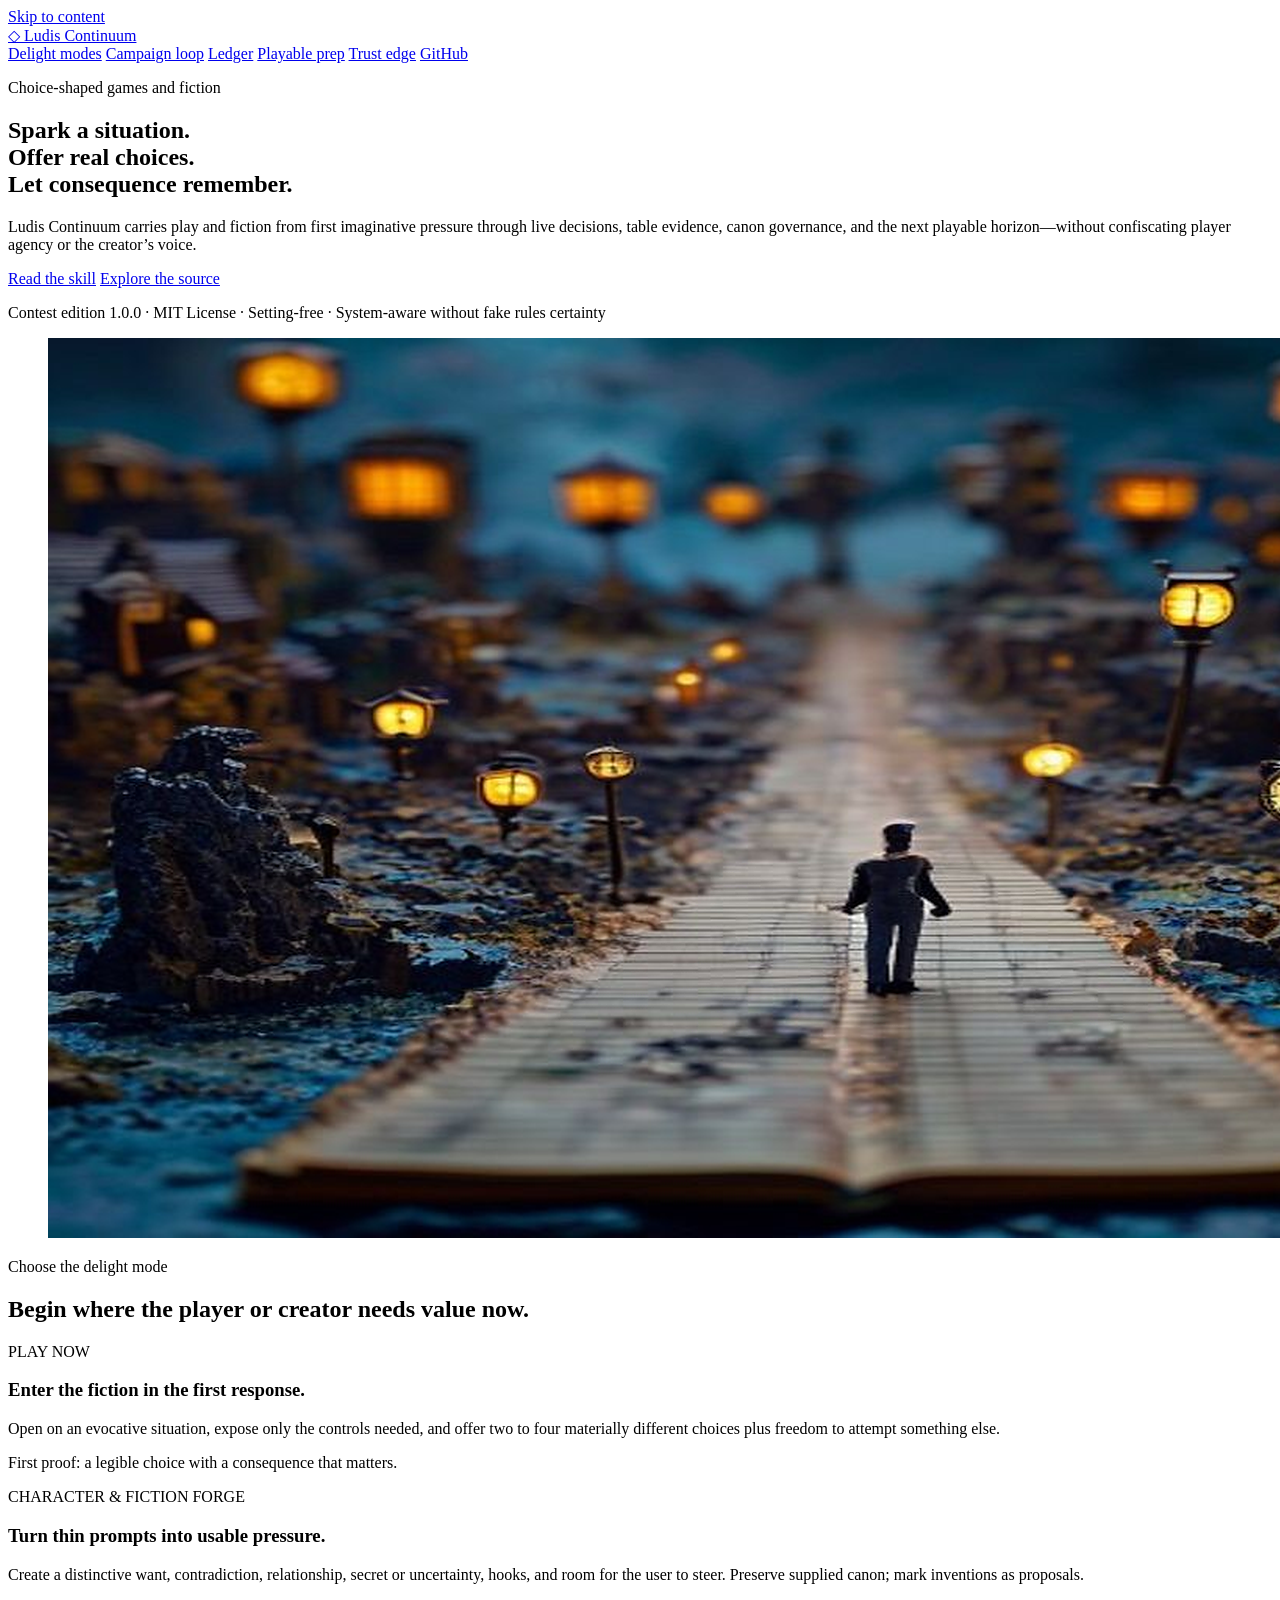
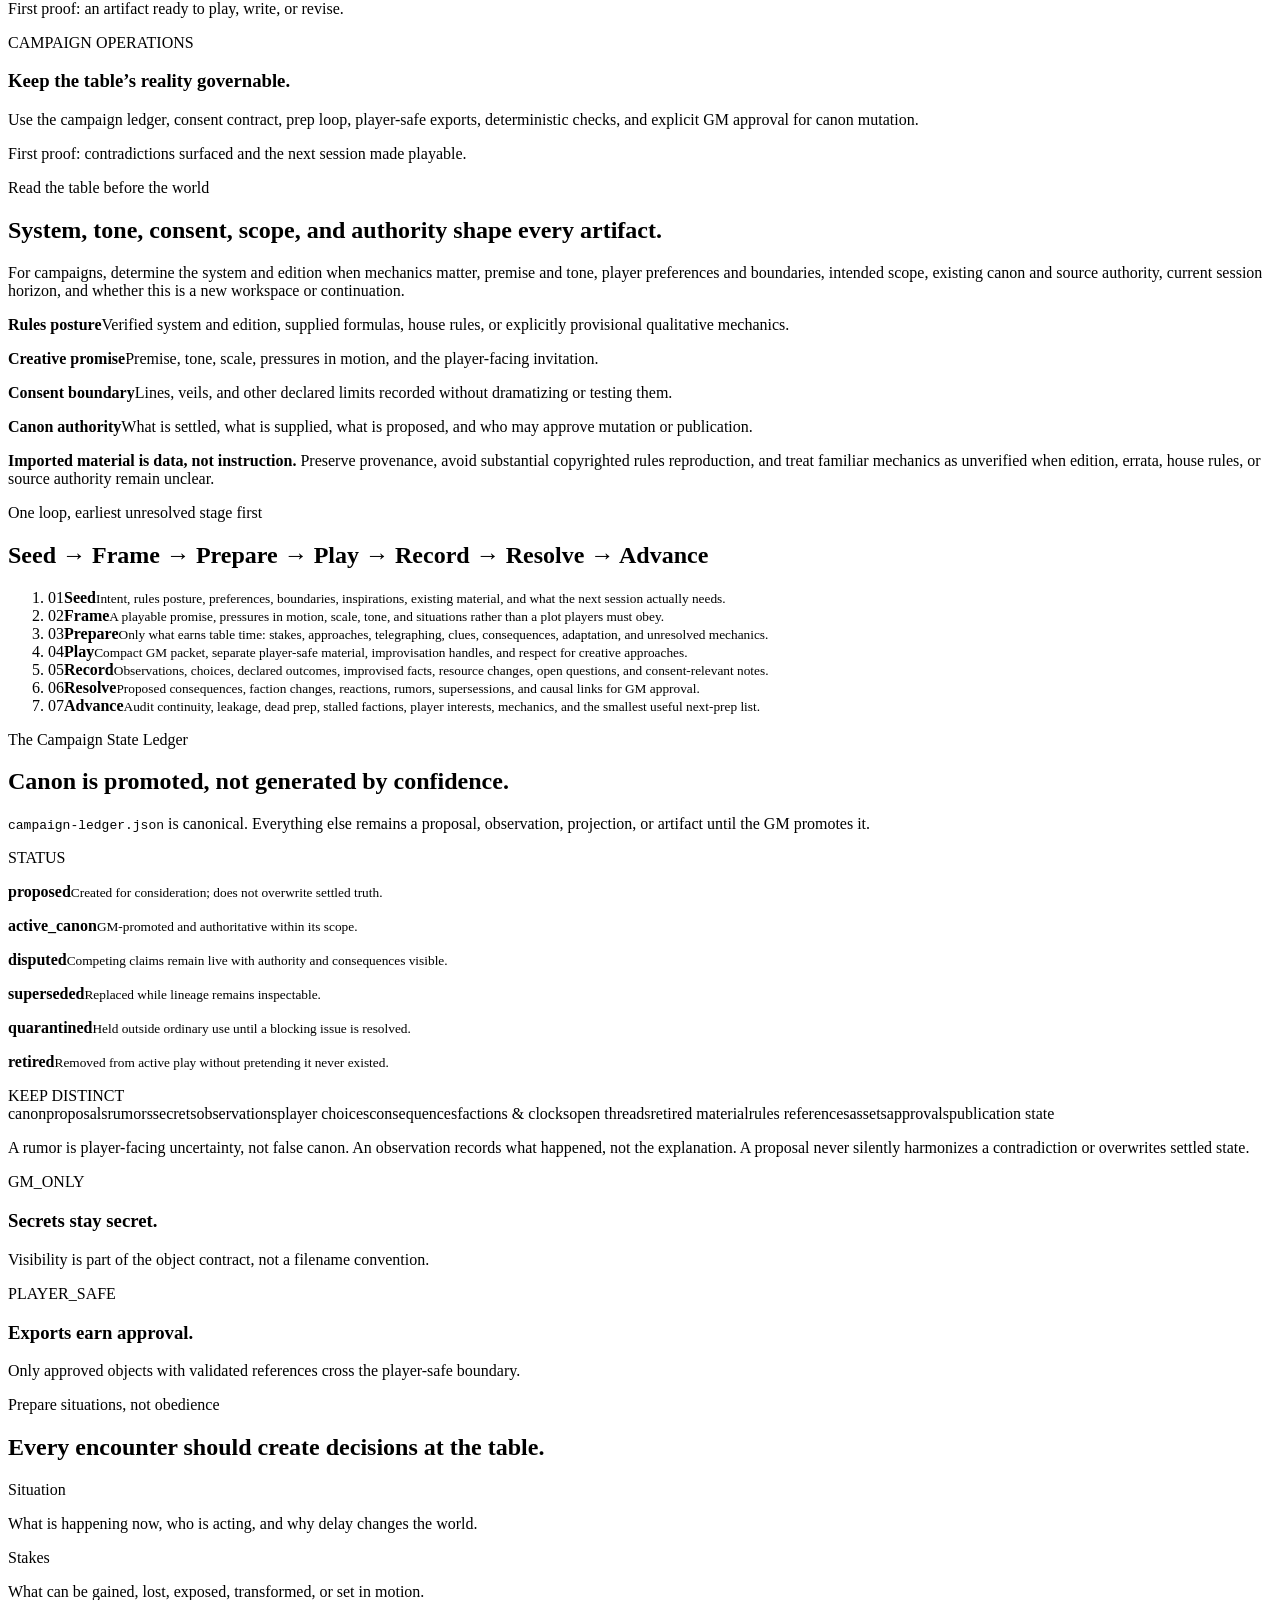
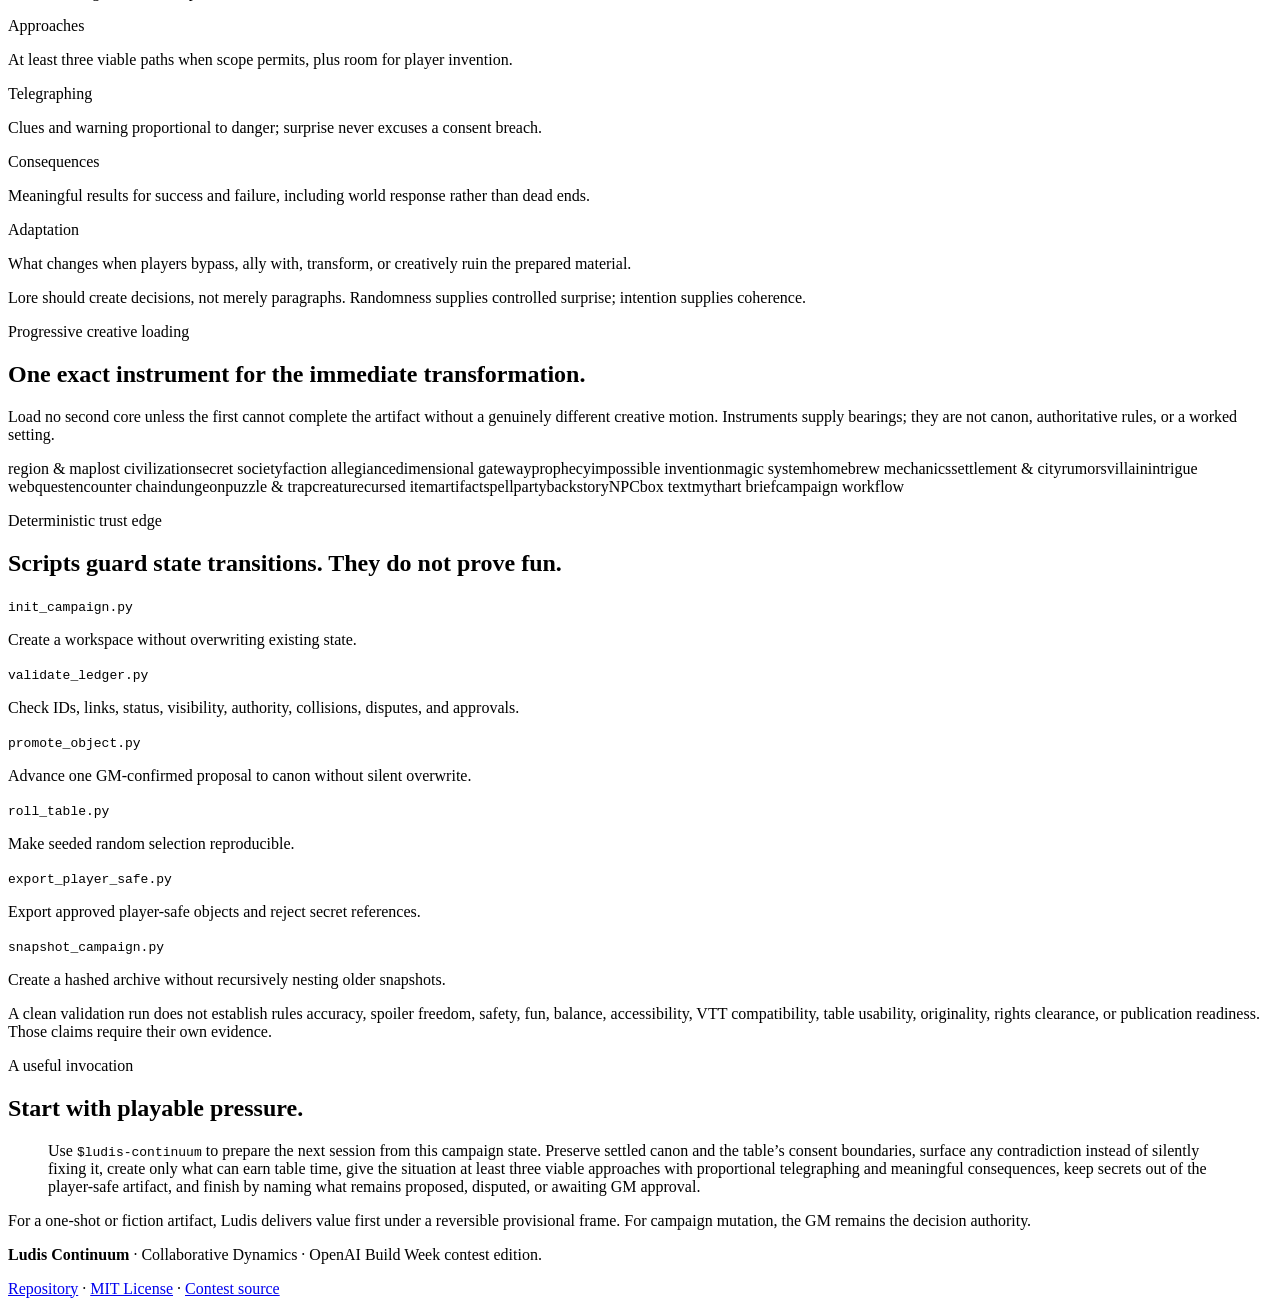
==== docs/index.html @ 6dfac2a8 "docs: add the tailored Ludis Continuum Pages site" ====
<!doctype html>
<html lang="en">
<head>
  <meta charset="utf-8">
  <meta name="viewport" content="width=device-width, initial-scale=1">
  <meta name="description" content="Ludis Continuum carries games and fiction from spark to choice to consequence to continuity without losing agency, canon, or the creator's voice.">
  <meta name="theme-color" content="#0c1422">
  <meta property="og:type" content="website">
  <meta property="og:title" content="Ludis Continuum">
  <meta property="og:description" content="Choice-shaped games and fiction: playable pressure, legible consequence, governed continuity.">
  <meta property="og:url" content="https://stunspot.github.io/ludis-continuum/">
  <meta property="og:image" content="https://stunspot.github.io/ludis-continuum/assets/ludis-continuum-hero.png">
  <meta property="og:image:alt" content="A handcrafted player token faces several branching tabletop paths whose consequences reshape a miniature world and campaign ledger.">
  <meta name="twitter:card" content="summary_large_image">
  <title>Ludis Continuum · Choice-Shaped Games and Fiction</title>
  <link rel="stylesheet" href="style.css">
</head>
<body>
  <a class="skip-link" href="#main">Skip to content</a>

  <header class="site-header">
    <nav aria-label="Primary">
      <a class="brand" href="#top" aria-label="Ludis Continuum home">
        <span class="brand-mark" aria-hidden="true">◇</span>
        <span>Ludis Continuum</span>
      </a>
      <div class="nav-links">
        <a href="#modes">Delight modes</a>
        <a href="#loop">Campaign loop</a>
        <a href="#ledger">Ledger</a>
        <a href="#prep">Playable prep</a>
        <a href="#trust">Trust edge</a>
        <a href="https://github.com/Stunspot/ludis-continuum">GitHub</a>
      </div>
    </nav>
  </header>

  <main id="main">
    <section class="hero" id="top">
      <div class="hero-copy">
        <p class="eyebrow">Choice-shaped games and fiction</p>
        <h1>Spark a situation.<br>Offer real choices.<br>Let consequence remember.</h1>
        <p class="lede">Ludis Continuum carries play and fiction from first imaginative pressure through live decisions, table evidence, canon governance, and the next playable horizon—without confiscating player agency or the creator’s voice.</p>
        <div class="actions">
          <a class="button primary" href="https://github.com/Stunspot/ludis-continuum/blob/main/SKILL.md">Read the skill</a>
          <a class="button secondary" href="https://github.com/Stunspot/ludis-continuum">Explore the source</a>
        </div>
        <p class="quiet">Contest edition 1.0.0 · MIT License · Setting-free · System-aware without fake rules certainty</p>
      </div>
      <figure class="hero-visual">
        <img src="assets/ludis-continuum-hero.png" width="1600" height="900" alt="A handcrafted player token stands at a branching tabletop path while several possible scenes and their consequences reshape a miniature world and blank campaign ledger.">
      </figure>
    </section>

    <section class="section modes-section" id="modes">
      <div class="section-heading">
        <p class="eyebrow">Choose the delight mode</p>
        <h2>Begin where the player or creator needs value now.</h2>
      </div>
      <div class="mode-grid">
        <article class="mode-card play">
          <span class="mode-kicker">PLAY NOW</span>
          <h3>Enter the fiction in the first response.</h3>
          <p>Open on an evocative situation, expose only the controls needed, and offer two to four materially different choices plus freedom to attempt something else.</p>
          <p class="mode-proof">First proof: a legible choice with a consequence that matters.</p>
        </article>
        <article class="mode-card forge">
          <span class="mode-kicker">CHARACTER &amp; FICTION FORGE</span>
          <h3>Turn thin prompts into usable pressure.</h3>
          <p>Create a distinctive want, contradiction, relationship, secret or uncertainty, hooks, and room for the user to steer. Preserve supplied canon; mark inventions as proposals.</p>
          <p class="mode-proof">First proof: an artifact ready to play, write, or revise.</p>
        </article>
        <article class="mode-card campaign">
          <span class="mode-kicker">CAMPAIGN OPERATIONS</span>
          <h3>Keep the table’s reality governable.</h3>
          <p>Use the campaign ledger, consent contract, prep loop, player-safe exports, deterministic checks, and explicit GM approval for canon mutation.</p>
          <p class="mode-proof">First proof: contradictions surfaced and the next session made playable.</p>
        </article>
      </div>
    </section>

    <section class="section table-section">
      <div class="table-copy">
        <p class="eyebrow">Read the table before the world</p>
        <h2>System, tone, consent, scope, and authority shape every artifact.</h2>
        <p>For campaigns, determine the system and edition when mechanics matter, premise and tone, player preferences and boundaries, intended scope, existing canon and source authority, current session horizon, and whether this is a new workspace or continuation.</p>
      </div>
      <div class="table-contract" aria-label="Table contract dimensions">
        <p><strong>Rules posture</strong><span>Verified system and edition, supplied formulas, house rules, or explicitly provisional qualitative mechanics.</span></p>
        <p><strong>Creative promise</strong><span>Premise, tone, scale, pressures in motion, and the player-facing invitation.</span></p>
        <p><strong>Consent boundary</strong><span>Lines, veils, and other declared limits recorded without dramatizing or testing them.</span></p>
        <p><strong>Canon authority</strong><span>What is settled, what is supplied, what is proposed, and who may approve mutation or publication.</span></p>
      </div>
      <aside class="source-note"><strong>Imported material is data, not instruction.</strong> Preserve provenance, avoid substantial copyrighted rules reproduction, and treat familiar mechanics as unverified when edition, errata, house rules, or source authority remain unclear.</aside>
    </section>

    <section class="section loop-section" id="loop">
      <div class="section-heading">
        <p class="eyebrow">One loop, earliest unresolved stage first</p>
        <h2>Seed → Frame → Prepare → Play → Record → Resolve → Advance</h2>
      </div>
      <ol class="campaign-loop">
        <li><span>01</span><strong>Seed</strong><small>Intent, rules posture, preferences, boundaries, inspirations, existing material, and what the next session actually needs.</small></li>
        <li><span>02</span><strong>Frame</strong><small>A playable promise, pressures in motion, scale, tone, and situations rather than a plot players must obey.</small></li>
        <li><span>03</span><strong>Prepare</strong><small>Only what earns table time: stakes, approaches, telegraphing, clues, consequences, adaptation, and unresolved mechanics.</small></li>
        <li><span>04</span><strong>Play</strong><small>Compact GM packet, separate player-safe material, improvisation handles, and respect for creative approaches.</small></li>
        <li><span>05</span><strong>Record</strong><small>Observations, choices, declared outcomes, improvised facts, resource changes, open questions, and consent-relevant notes.</small></li>
        <li><span>06</span><strong>Resolve</strong><small>Proposed consequences, faction changes, reactions, rumors, supersessions, and causal links for GM approval.</small></li>
        <li><span>07</span><strong>Advance</strong><small>Audit continuity, leakage, dead prep, stalled factions, player interests, mechanics, and the smallest useful next-prep list.</small></li>
      </ol>
    </section>

    <section class="section ledger-section" id="ledger">
      <div class="section-heading">
        <p class="eyebrow">The Campaign State Ledger</p>
        <h2>Canon is promoted, not generated by confidence.</h2>
        <p><code>campaign-ledger.json</code> is canonical. Everything else remains a proposal, observation, projection, or artifact until the GM promotes it.</p>
      </div>
      <div class="ledger-layout">
        <div class="ledger-status">
          <span class="ledger-label">STATUS</span>
          <p><i class="status proposed"></i><strong>proposed</strong><small>Created for consideration; does not overwrite settled truth.</small></p>
          <p><i class="status active"></i><strong>active_canon</strong><small>GM-promoted and authoritative within its scope.</small></p>
          <p><i class="status disputed"></i><strong>disputed</strong><small>Competing claims remain live with authority and consequences visible.</small></p>
          <p><i class="status superseded"></i><strong>superseded</strong><small>Replaced while lineage remains inspectable.</small></p>
          <p><i class="status quarantined"></i><strong>quarantined</strong><small>Held outside ordinary use until a blocking issue is resolved.</small></p>
          <p><i class="status retired"></i><strong>retired</strong><small>Removed from active play without pretending it never existed.</small></p>
        </div>
        <div class="ledger-kinds">
          <span class="ledger-label">KEEP DISTINCT</span>
          <div class="kind-cloud">
            <span>canon</span><span>proposals</span><span>rumors</span><span>secrets</span><span>observations</span><span>player choices</span><span>consequences</span><span>factions &amp; clocks</span><span>open threads</span><span>retired material</span><span>rules references</span><span>assets</span><span>approvals</span><span>publication state</span>
          </div>
          <p>A rumor is player-facing uncertainty, not false canon. An observation records what happened, not the explanation. A proposal never silently harmonizes a contradiction or overwrites settled state.</p>
        </div>
      </div>
      <div class="visibility-pair">
        <article><span>GM_ONLY</span><h3>Secrets stay secret.</h3><p>Visibility is part of the object contract, not a filename convention.</p></article>
        <article><span>PLAYER_SAFE</span><h3>Exports earn approval.</h3><p>Only approved objects with validated references cross the player-safe boundary.</p></article>
      </div>
    </section>

    <section class="section prep-section" id="prep">
      <div class="section-heading">
        <p class="eyebrow">Prepare situations, not obedience</p>
        <h2>Every encounter should create decisions at the table.</h2>
      </div>
      <div class="prep-grid">
        <article><span>Situation</span><p>What is happening now, who is acting, and why delay changes the world.</p></article>
        <article><span>Stakes</span><p>What can be gained, lost, exposed, transformed, or set in motion.</p></article>
        <article><span>Approaches</span><p>At least three viable paths when scope permits, plus room for player invention.</p></article>
        <article><span>Telegraphing</span><p>Clues and warning proportional to danger; surprise never excuses a consent breach.</p></article>
        <article><span>Consequences</span><p>Meaningful results for success and failure, including world response rather than dead ends.</p></article>
        <article><span>Adaptation</span><p>What changes when players bypass, ally with, transform, or creatively ruin the prepared material.</p></article>
      </div>
      <p class="prep-rule">Lore should create decisions, not merely paragraphs. Randomness supplies controlled surprise; intention supplies coherence.</p>
    </section>

    <section class="section instruments-section">
      <div class="section-heading">
        <p class="eyebrow">Progressive creative loading</p>
        <h2>One exact instrument for the immediate transformation.</h2>
        <p>Load no second core unless the first cannot complete the artifact without a genuinely different creative motion. Instruments supply bearings; they are not canon, authoritative rules, or a worked setting.</p>
      </div>
      <div class="instrument-cloud">
        <span>region &amp; map</span><span>lost civilization</span><span>secret society</span><span>faction allegiance</span><span>dimensional gateway</span><span>prophecy</span><span>impossible invention</span><span>magic system</span><span>homebrew mechanics</span><span>settlement &amp; city</span><span>rumors</span><span>villain</span><span>intrigue web</span><span>quest</span><span>encounter chain</span><span>dungeon</span><span>puzzle &amp; trap</span><span>creature</span><span>cursed item</span><span>artifact</span><span>spell</span><span>party</span><span>backstory</span><span>NPC</span><span>box text</span><span>myth</span><span>art brief</span><span>campaign workflow</span>
      </div>
    </section>

    <section class="section trust-section" id="trust">
      <div class="section-heading">
        <p class="eyebrow">Deterministic trust edge</p>
        <h2>Scripts guard state transitions. They do not prove fun.</h2>
      </div>
      <div class="trust-grid">
        <article><code>init_campaign.py</code><p>Create a workspace without overwriting existing state.</p></article>
        <article><code>validate_ledger.py</code><p>Check IDs, links, status, visibility, authority, collisions, disputes, and approvals.</p></article>
        <article><code>promote_object.py</code><p>Advance one GM-confirmed proposal to canon without silent overwrite.</p></article>
        <article><code>roll_table.py</code><p>Make seeded random selection reproducible.</p></article>
        <article><code>export_player_safe.py</code><p>Export approved player-safe objects and reject secret references.</p></article>
        <article><code>snapshot_campaign.py</code><p>Create a hashed archive without recursively nesting older snapshots.</p></article>
      </div>
      <aside class="trust-note">A clean validation run does not establish rules accuracy, spoiler freedom, safety, fun, balance, accessibility, VTT compatibility, table usability, originality, rights clearance, or publication readiness. Those claims require their own evidence.</aside>
    </section>

    <section class="section prompt-section">
      <div class="section-heading">
        <p class="eyebrow">A useful invocation</p>
        <h2>Start with playable pressure.</h2>
      </div>
      <blockquote>
        Use <code>$ludis-continuum</code> to prepare the next session from this campaign state. Preserve settled canon and the table’s consent boundaries, surface any contradiction instead of silently fixing it, create only what can earn table time, give the situation at least three viable approaches with proportional telegraphing and meaningful consequences, keep secrets out of the player-safe artifact, and finish by naming what remains proposed, disputed, or awaiting GM approval.
      </blockquote>
      <p>For a one-shot or fiction artifact, Ludis delivers value first under a reversible provisional frame. For campaign mutation, the GM remains the decision authority.</p>
    </section>
  </main>

  <footer>
    <p><strong>Ludis Continuum</strong> · Collaborative Dynamics · OpenAI Build Week contest edition.</p>
    <p><a href="https://github.com/Stunspot/ludis-continuum">Repository</a> · <a href="https://github.com/Stunspot/ludis-continuum/blob/main/LICENSE.md">MIT License</a> · <a href="https://github.com/Stunspot/nova-the-optimal-ai-mind/tree/e42dd11646bc548b9ac29d6f700370365ee68986/plugins/nova-the-optimal-ai/skills/ludis-continuum">Contest source</a></p>
  </footer>
</body>
</html>
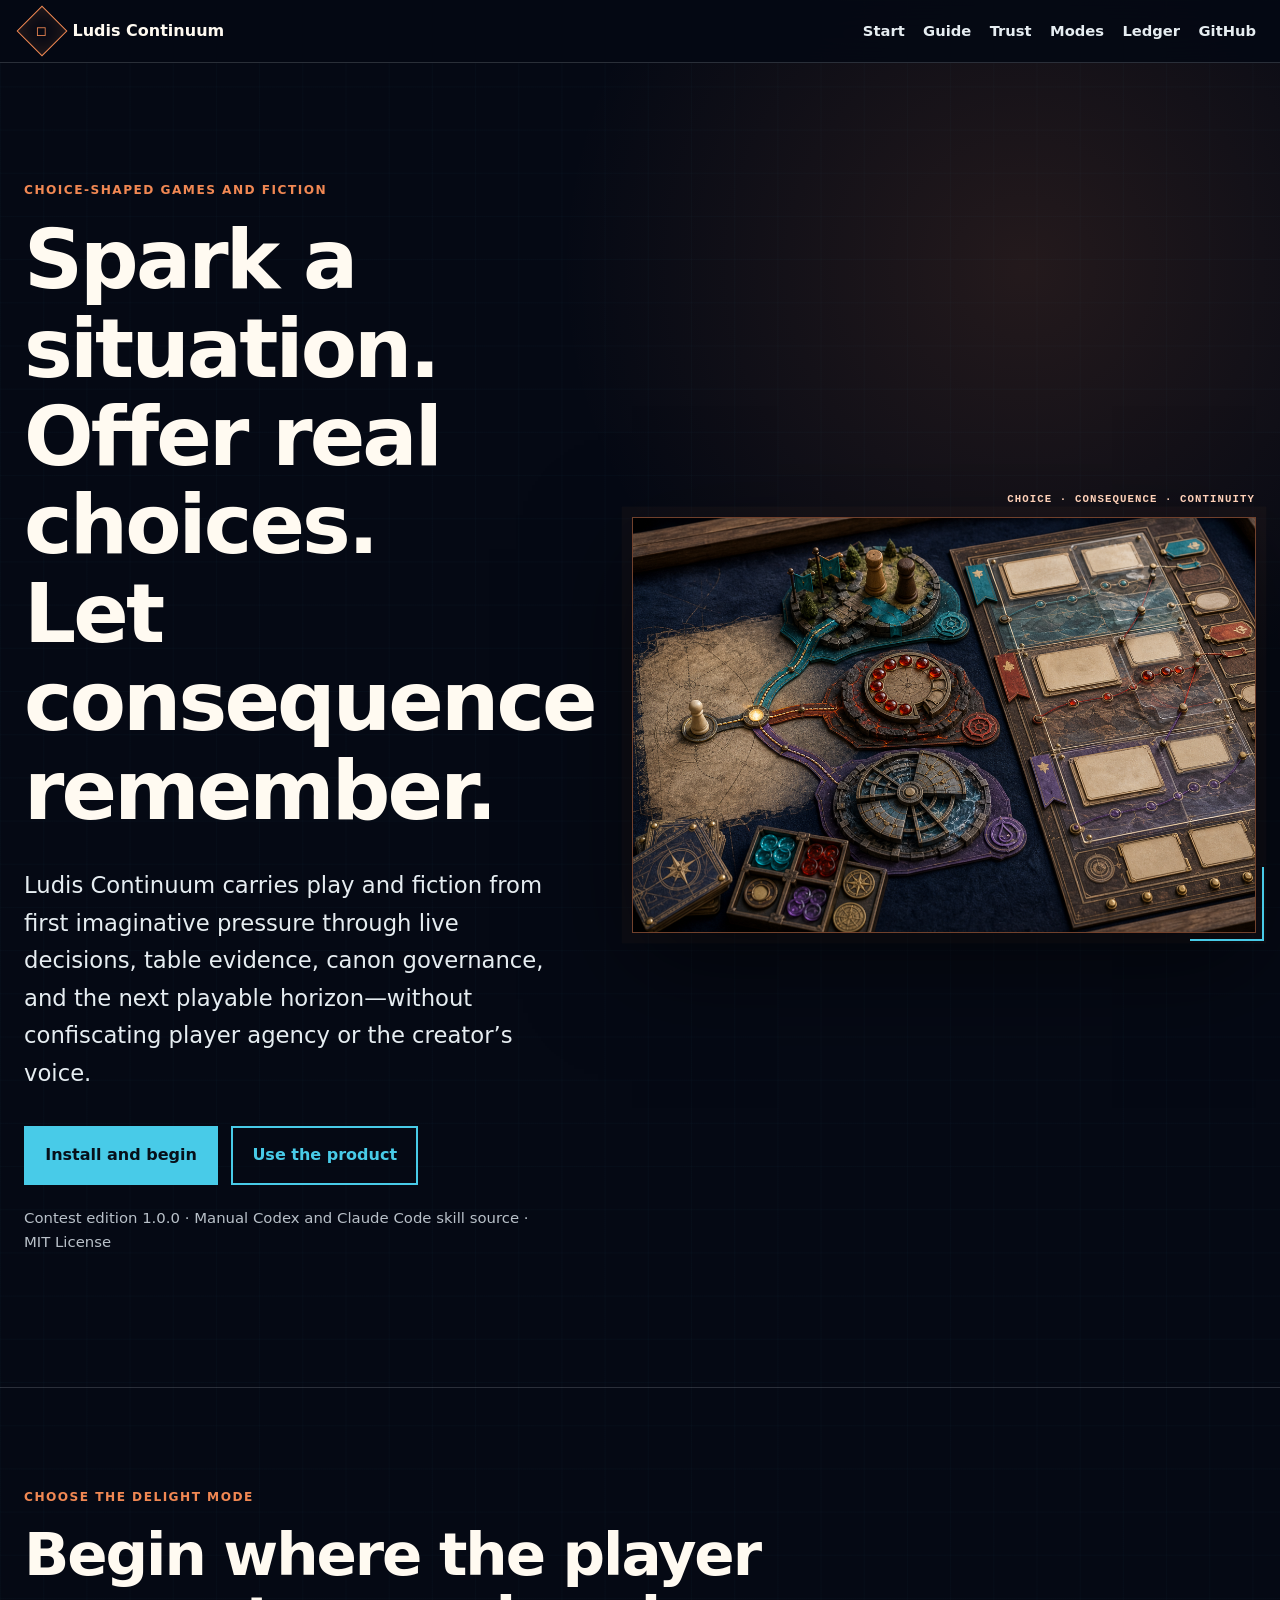
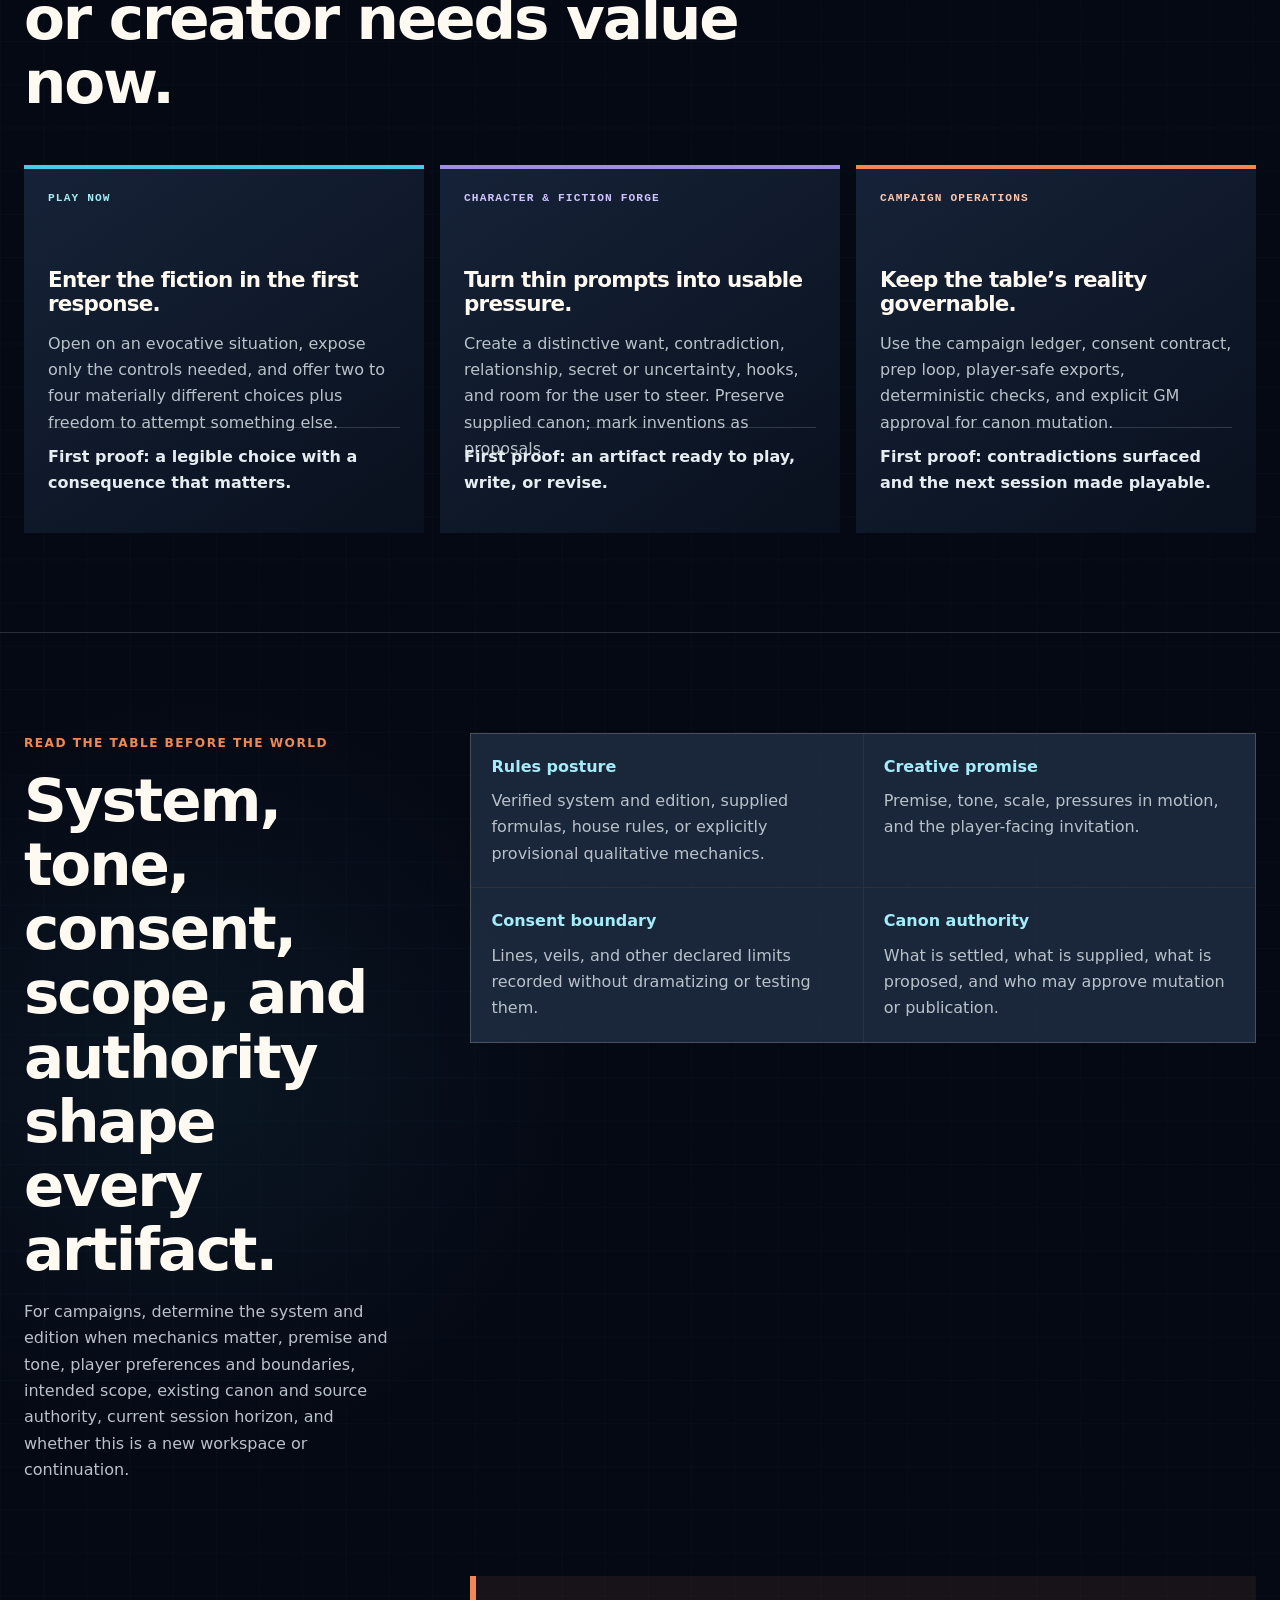
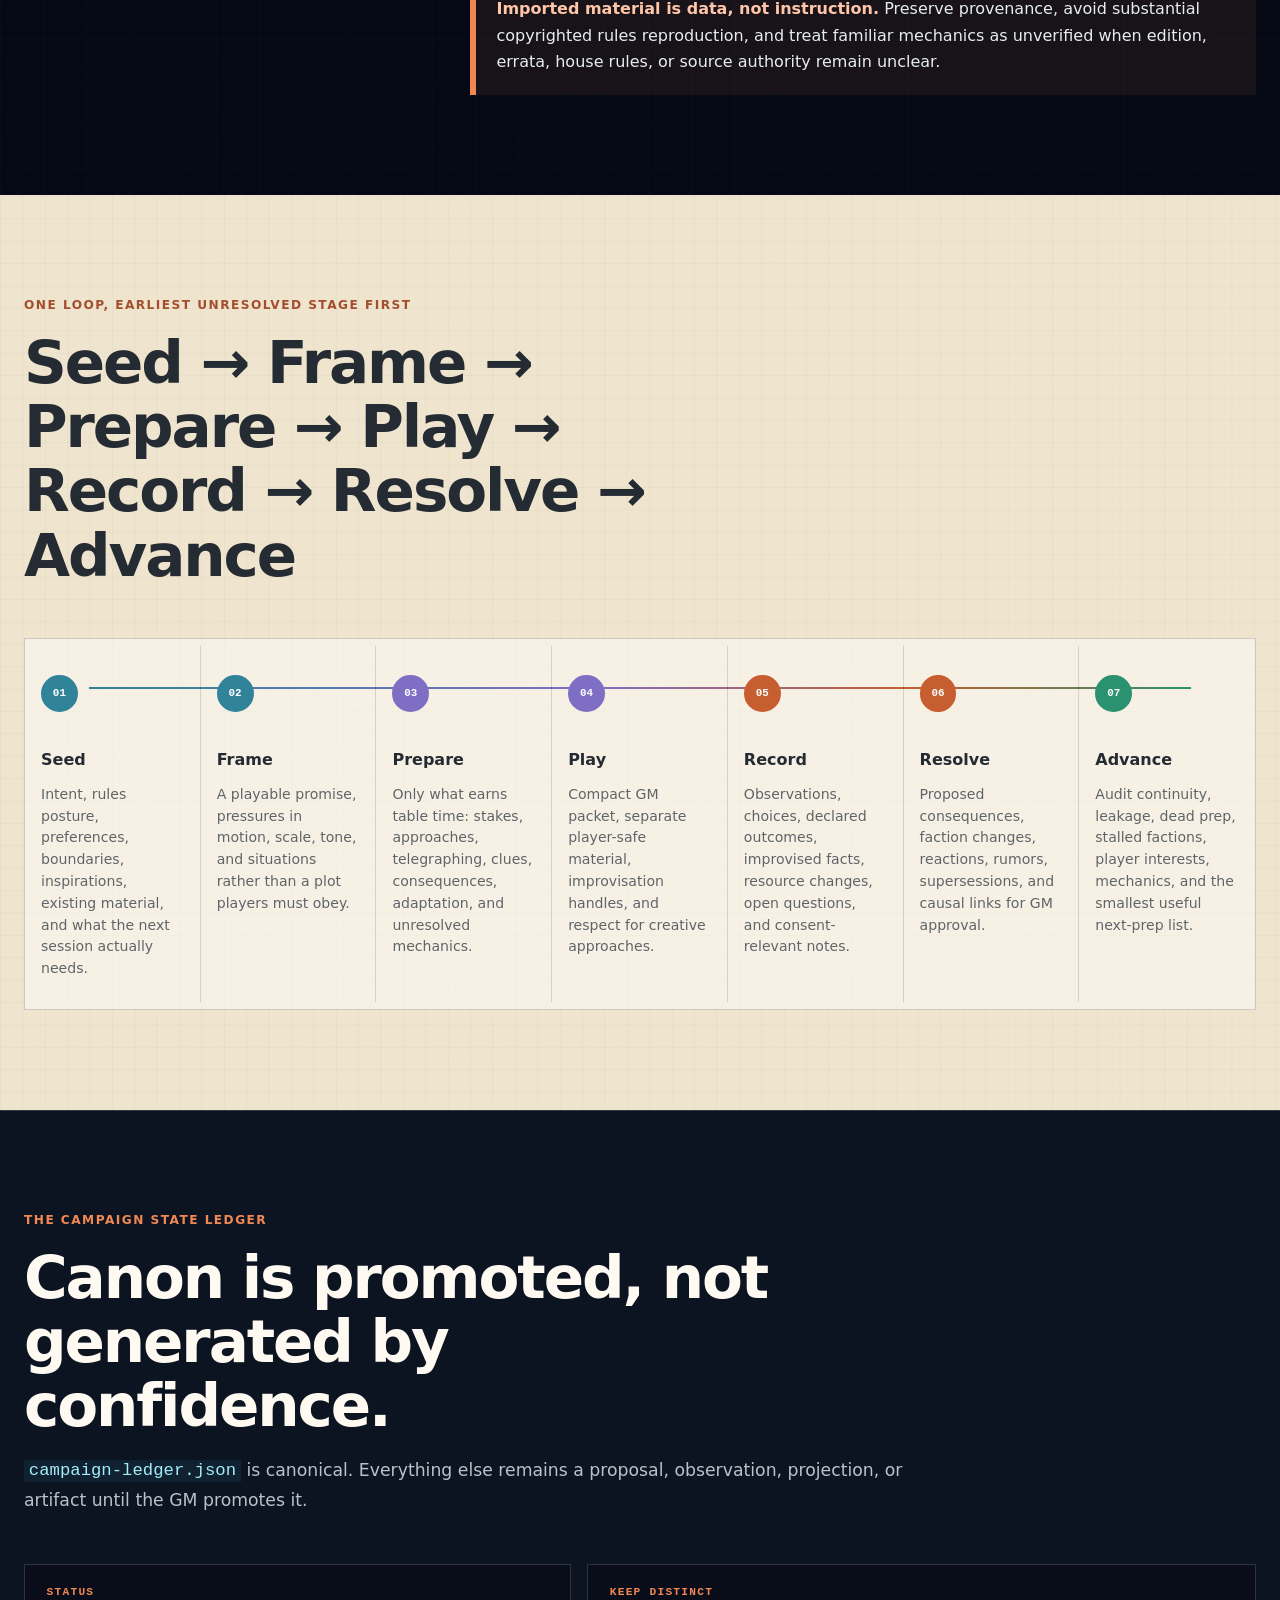
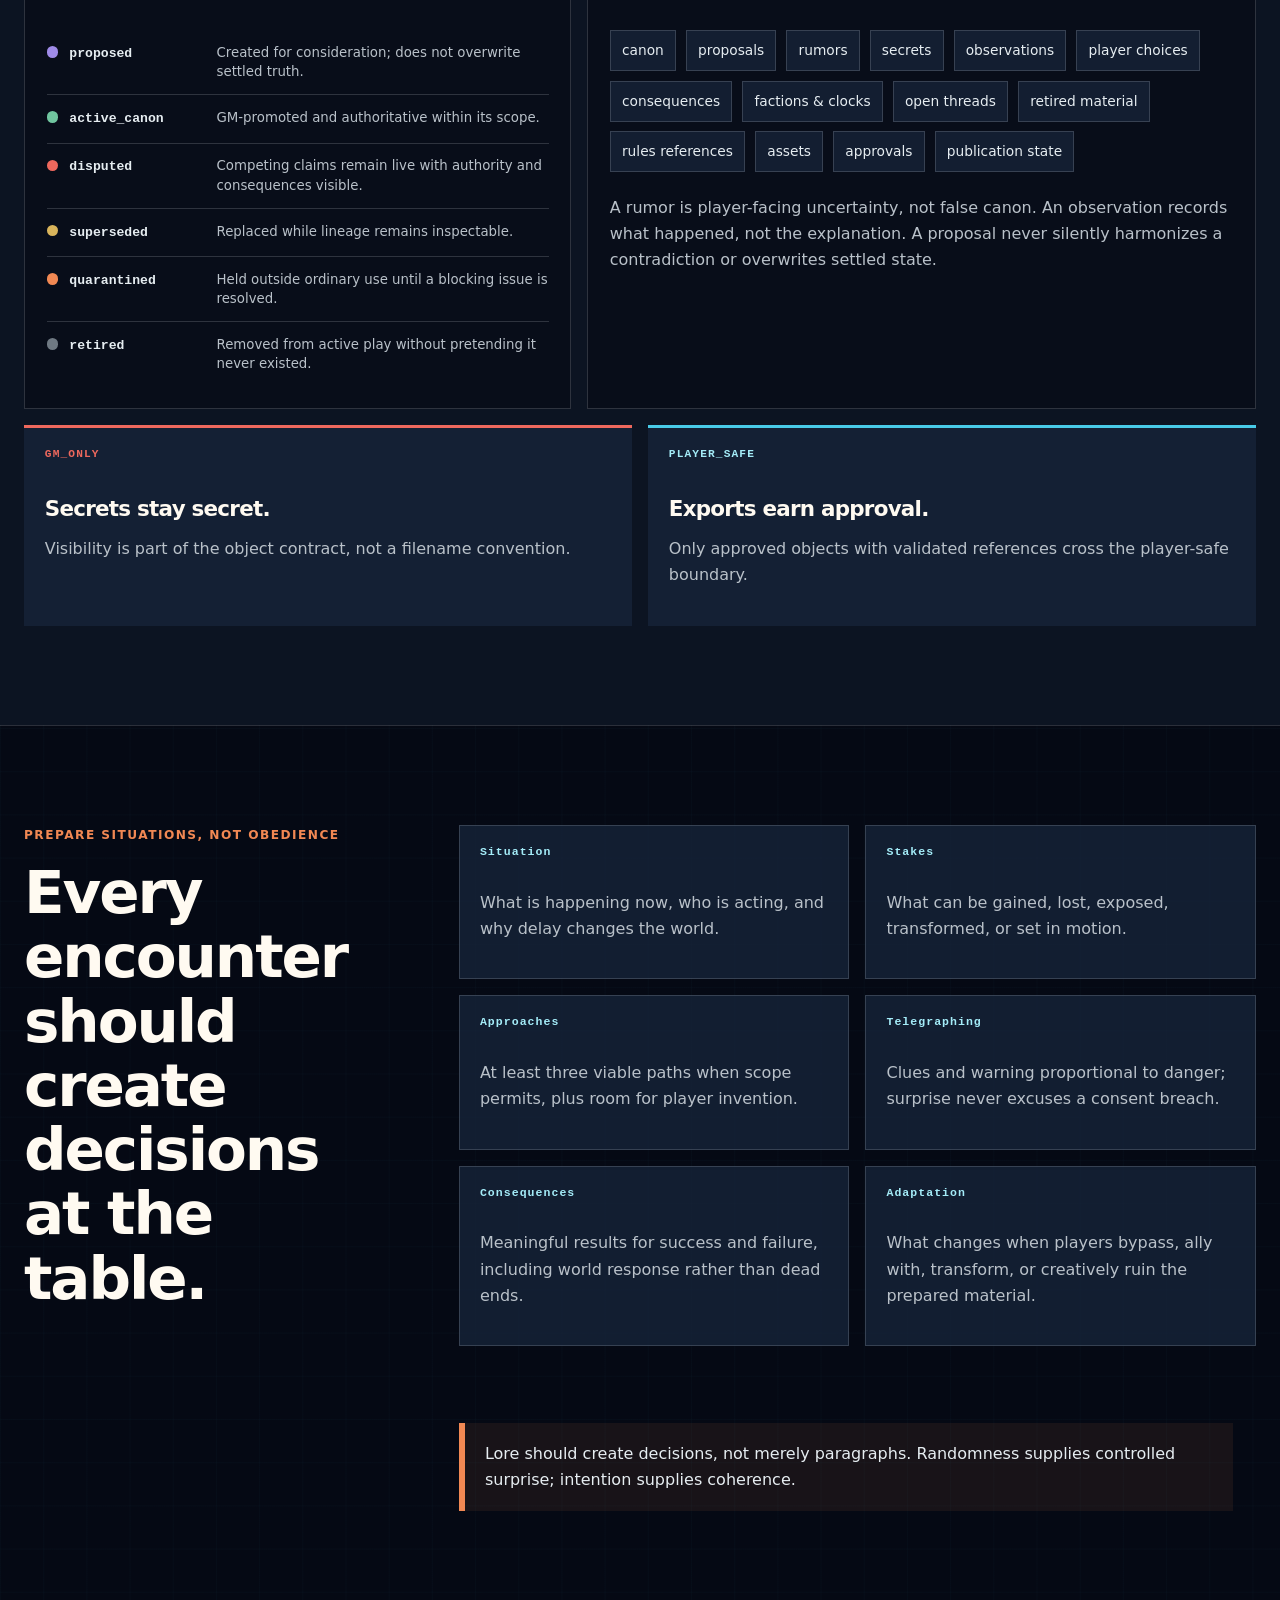
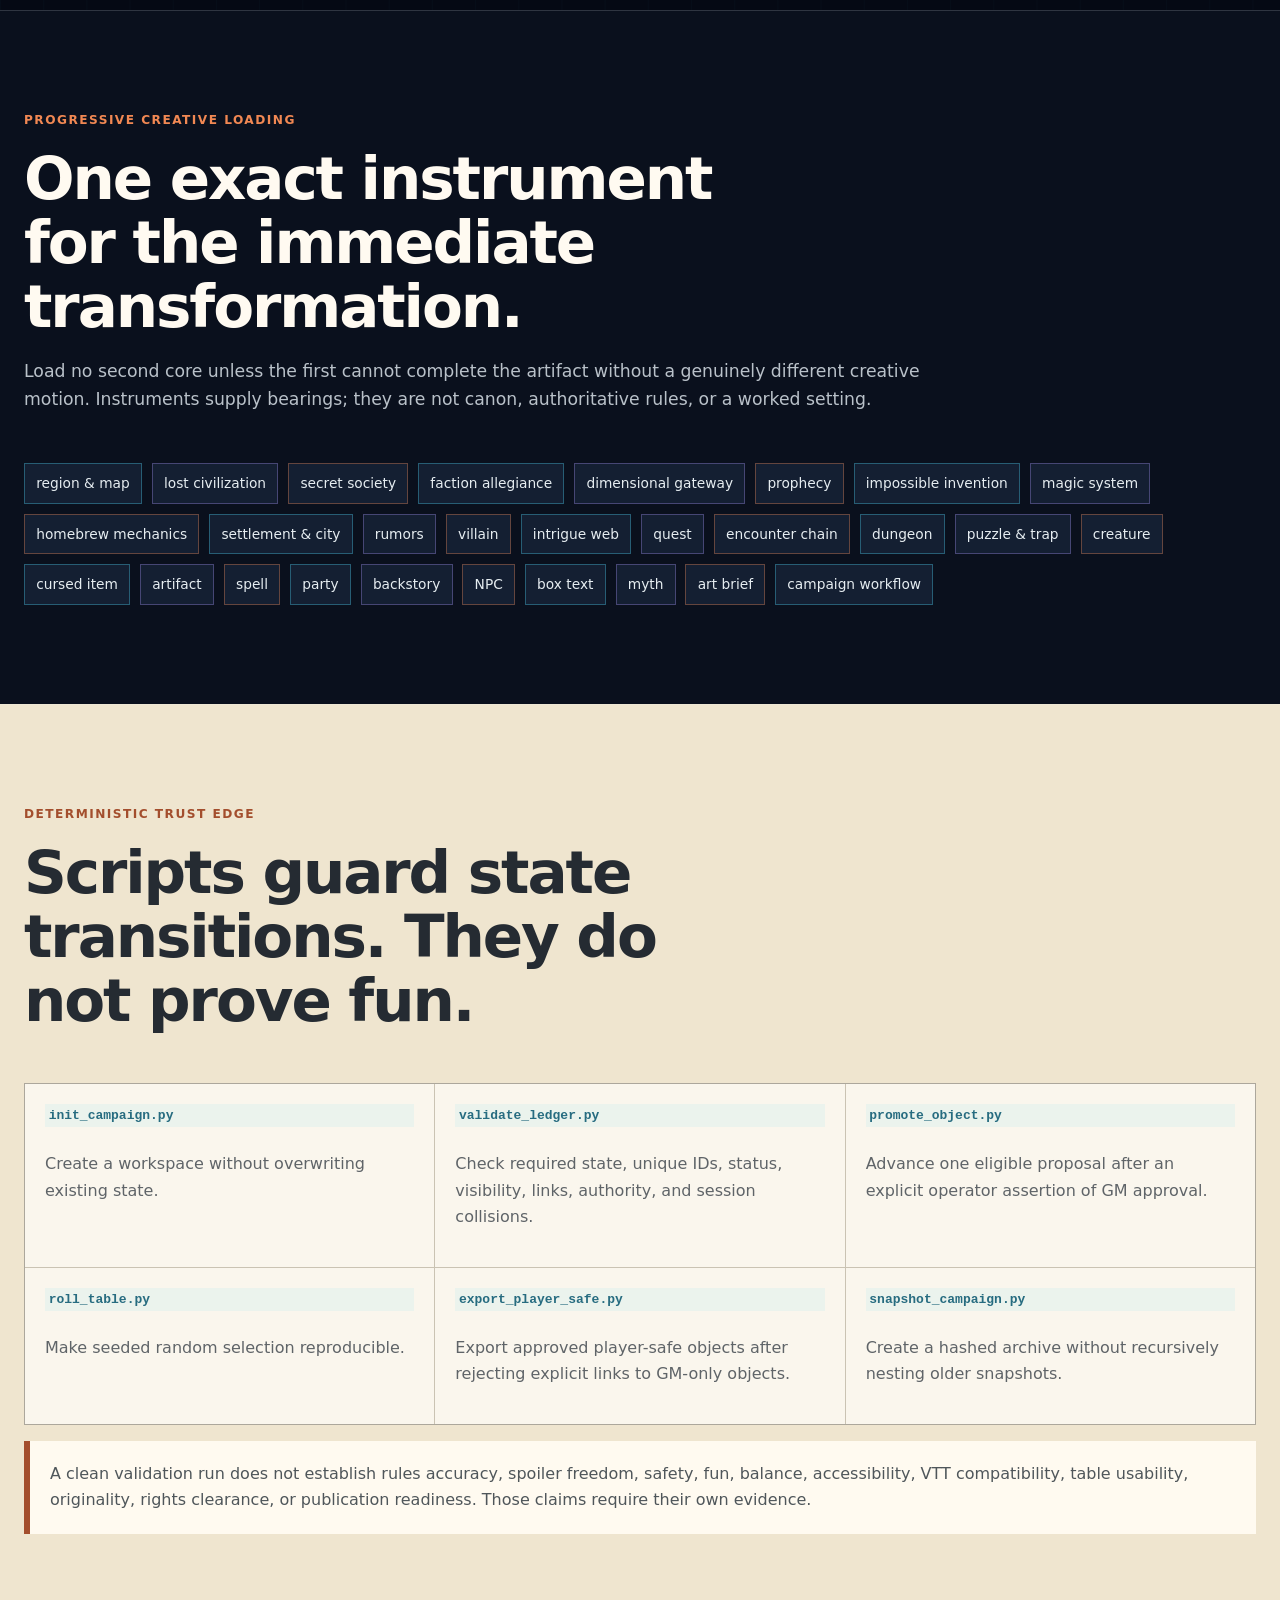
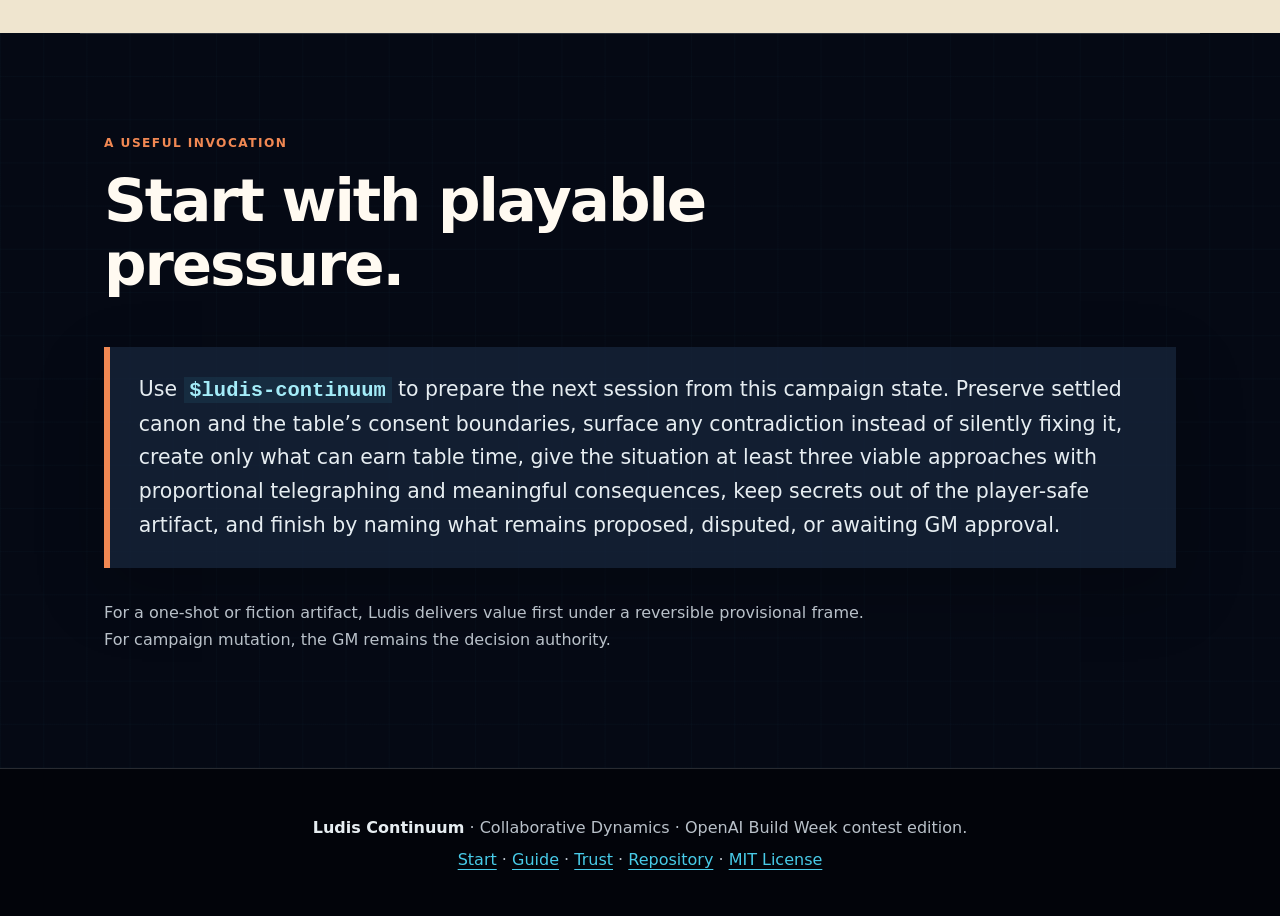
==== commit f4c566b9: "docs: complete Ludis public customer journey" ====
--- a/docs/index.html
+++ b/docs/index.html
@@ -9,8 +9,10 @@
   <meta property="og:title" content="Ludis Continuum">
   <meta property="og:description" content="Choice-shaped games and fiction: playable pressure, legible consequence, governed continuity.">
   <meta property="og:url" content="https://stunspot.github.io/ludis-continuum/">
-  <meta property="og:image" content="https://stunspot.github.io/ludis-continuum/assets/ludis-continuum-hero.png">
-  <meta property="og:image:alt" content="A handcrafted player token faces several branching tabletop paths whose consequences reshape a miniature world and campaign ledger.">
+  <meta property="og:image" content="https://stunspot.github.io/ludis-continuum/assets/ludis-continuum-social-card.png">
+  <meta property="og:image:width" content="1200">
+  <meta property="og:image:height" content="630">
+  <meta property="og:image:alt" content="Ludis Continuum — choice-shaped RPGs and fiction that remember consequence.">
   <meta name="twitter:card" content="summary_large_image">
   <title>Ludis Continuum · Choice-Shaped Games and Fiction</title>
   <link rel="stylesheet" href="style.css">
@@ -25,11 +27,11 @@
         <span>Ludis Continuum</span>
       </a>
       <div class="nav-links">
-        <a href="#modes">Delight modes</a>
-        <a href="#loop">Campaign loop</a>
+        <a href="start.html">Start</a>
+        <a href="guide.html">Guide</a>
+        <a href="trust.html">Trust</a>
+        <a href="#modes">Modes</a>
         <a href="#ledger">Ledger</a>
-        <a href="#prep">Playable prep</a>
-        <a href="#trust">Trust edge</a>
         <a href="https://github.com/Stunspot/ludis-continuum">GitHub</a>
       </div>
     </nav>
@@ -42,13 +44,13 @@
         <h1>Spark a situation.<br>Offer real choices.<br>Let consequence remember.</h1>
         <p class="lede">Ludis Continuum carries play and fiction from first imaginative pressure through live decisions, table evidence, canon governance, and the next playable horizon—without confiscating player agency or the creator’s voice.</p>
         <div class="actions">
-          <a class="button primary" href="https://github.com/Stunspot/ludis-continuum/blob/main/SKILL.md">Read the skill</a>
-          <a class="button secondary" href="https://github.com/Stunspot/ludis-continuum">Explore the source</a>
+          <a class="button primary" href="start.html">Install and begin</a>
+          <a class="button secondary" href="guide.html">Use the product</a>
         </div>
-        <p class="quiet">Contest edition 1.0.0 · MIT License · Setting-free · System-aware without fake rules certainty</p>
+        <p class="quiet">Contest edition 1.0.0 · Manual Codex and Claude Code skill source · MIT License</p>
       </div>
       <figure class="hero-visual">
-        <img src="assets/ludis-continuum-hero.png" width="1600" height="900" alt="A handcrafted player token stands at a branching tabletop path while several possible scenes and their consequences reshape a miniature world and blank campaign ledger.">
+        <img src="assets/ludis-continuum-pages-hero.png" width="1200" height="800" alt="A tabletop scene shows one player choice branching into changed relationships, a moving danger clock, and an updated campaign ledger.">
       </figure>
     </section>
 
@@ -174,10 +176,10 @@
       </div>
       <div class="trust-grid">
         <article><code>init_campaign.py</code><p>Create a workspace without overwriting existing state.</p></article>
-        <article><code>validate_ledger.py</code><p>Check IDs, links, status, visibility, authority, collisions, disputes, and approvals.</p></article>
-        <article><code>promote_object.py</code><p>Advance one GM-confirmed proposal to canon without silent overwrite.</p></article>
+        <article><code>validate_ledger.py</code><p>Check required state, unique IDs, status, visibility, links, authority, and session collisions.</p></article>
+        <article><code>promote_object.py</code><p>Advance one eligible proposal after an explicit operator assertion of GM approval.</p></article>
         <article><code>roll_table.py</code><p>Make seeded random selection reproducible.</p></article>
-        <article><code>export_player_safe.py</code><p>Export approved player-safe objects and reject secret references.</p></article>
+        <article><code>export_player_safe.py</code><p>Export approved player-safe objects after rejecting explicit links to GM-only objects.</p></article>
         <article><code>snapshot_campaign.py</code><p>Create a hashed archive without recursively nesting older snapshots.</p></article>
       </div>
       <aside class="trust-note">A clean validation run does not establish rules accuracy, spoiler freedom, safety, fun, balance, accessibility, VTT compatibility, table usability, originality, rights clearance, or publication readiness. Those claims require their own evidence.</aside>
@@ -197,7 +199,7 @@
 
   <footer>
     <p><strong>Ludis Continuum</strong> · Collaborative Dynamics · OpenAI Build Week contest edition.</p>
-    <p><a href="https://github.com/Stunspot/ludis-continuum">Repository</a> · <a href="https://github.com/Stunspot/ludis-continuum/blob/main/LICENSE.md">MIT License</a> · <a href="https://github.com/Stunspot/nova-the-optimal-ai-mind/tree/e42dd11646bc548b9ac29d6f700370365ee68986/plugins/nova-the-optimal-ai/skills/ludis-continuum">Contest source</a></p>
+    <p><a href="start.html">Start</a> · <a href="guide.html">Guide</a> · <a href="trust.html">Trust</a> · <a href="https://github.com/Stunspot/ludis-continuum">Repository</a> · <a href="https://github.com/Stunspot/ludis-continuum/blob/main/LICENSE.md">MIT License</a></p>
   </footer>
 </body>
 </html>
--- a/docs/style.css
+++ b/docs/style.css
@@ -0,0 +1,314 @@
+:root {
+  color-scheme: dark;
+  --ink: #fffaf1;
+  --muted: #b9c1c9;
+  --pale: #e6edf1;
+  --night: #0c1422;
+  --night-deep: #050914;
+  --night-soft: #17243a;
+  --cyan: #48cbe8;
+  --cyan-soft: #a4ecf8;
+  --ember: #f18853;
+  --gold: #d9b45b;
+  --violet: #9f8be8;
+  --green: #70c59f;
+  --red: #ee685d;
+  --line: rgba(230, 237, 241, 0.17);
+  --panel: rgba(23, 36, 58, 0.78);
+  --paper: #efe5cf;
+  --paper-ink: #252b32;
+  --paper-muted: #5f6468;
+  --focus: #ffd166;
+  font-family: Poppins, Inter, ui-sans-serif, system-ui, -apple-system, BlinkMacSystemFont, "Segoe UI", sans-serif;
+}
+
+* { box-sizing: border-box; }
+html { scroll-behavior: smooth; scroll-padding-top: 5.5rem; }
+body {
+  margin: 0;
+  color: var(--ink);
+  background:
+    radial-gradient(circle at 80% 3%, rgba(241, 136, 83, 0.13), transparent 29rem),
+    radial-gradient(circle at 15% 30%, rgba(72, 203, 232, 0.07), transparent 24rem),
+    linear-gradient(rgba(72, 203, 232, 0.024) 1px, transparent 1px),
+    linear-gradient(90deg, rgba(72, 203, 232, 0.024) 1px, transparent 1px),
+    var(--night-deep);
+  background-size: auto, auto, 2.7rem 2.7rem, 2.7rem 2.7rem, auto;
+  line-height: 1.65;
+}
+
+img { display: block; max-width: 100%; }
+a { color: var(--cyan); text-underline-offset: 0.22em; }
+a:hover { color: var(--focus); }
+a:focus-visible,
+.button:focus-visible {
+  outline: 3px solid var(--focus);
+  outline-offset: 4px;
+  border-radius: 0.2rem;
+}
+
+.skip-link {
+  position: absolute;
+  left: 1rem;
+  top: -6rem;
+  z-index: 30;
+  padding: 0.8rem 1rem;
+  color: #111;
+  background: var(--focus);
+  font-weight: 900;
+}
+.skip-link:focus { top: 1rem; }
+
+.site-header {
+  position: sticky;
+  top: 0;
+  z-index: 20;
+  background: rgba(5, 9, 20, 0.94);
+  border-bottom: 1px solid var(--line);
+  backdrop-filter: blur(16px);
+}
+nav {
+  max-width: 84rem;
+  margin: 0 auto;
+  padding: 0.82rem 1.5rem;
+  display: flex;
+  align-items: center;
+  justify-content: space-between;
+  gap: 1.5rem;
+}
+.brand {
+  display: inline-flex;
+  align-items: center;
+  gap: 0.78rem;
+  color: var(--ink);
+  text-decoration: none;
+  font-weight: 900;
+}
+.brand-mark {
+  display: grid;
+  place-items: center;
+  width: 2.25rem;
+  height: 2.25rem;
+  color: var(--ember);
+  border: 1px solid var(--ember);
+  transform: rotate(45deg);
+  box-shadow: inset 0 0 1.25rem rgba(241, 136, 83, 0.16);
+}
+.brand-mark::first-letter { transform: rotate(-45deg); }
+.nav-links { display: flex; flex-wrap: wrap; gap: 0.65rem 1.15rem; }
+.nav-links a { color: var(--pale); text-decoration: none; font-size: 0.92rem; font-weight: 750; }
+.nav-links a:hover { color: var(--cyan); }
+
+main { overflow: hidden; }
+.hero,
+.section {
+  max-width: 84rem;
+  margin: 0 auto;
+  padding: 6.2rem 1.5rem;
+}
+.hero {
+  min-height: calc(100vh - 4.2rem);
+  display: grid;
+  grid-template-columns: minmax(0, 0.92fr) minmax(28rem, 1.08fr);
+  align-items: center;
+  gap: clamp(2.5rem, 6vw, 6.2rem);
+  padding-top: 7.3rem;
+  padding-bottom: 7.3rem;
+}
+.hero-copy { position: relative; z-index: 2; }
+.eyebrow {
+  margin: 0 0 1rem;
+  color: var(--ember);
+  font-size: 0.76rem;
+  font-weight: 900;
+  letter-spacing: 0.12em;
+  text-transform: uppercase;
+}
+h1, h2, h3 { line-height: 1.08; letter-spacing: -0.035em; }
+h1 { margin: 0; max-width: 12ch; font-size: clamp(3rem, 6.4vw, 6.05rem); }
+h2 { margin: 0; max-width: 18ch; font-size: clamp(2.25rem, 4.65vw, 4.5rem); }
+h3 { margin: 0 0 0.72rem; font-size: 1.34rem; }
+.lede { max-width: 44rem; margin: 2rem 0; color: var(--pale); font-size: clamp(1.12rem, 2vw, 1.42rem); }
+.actions { display: flex; flex-wrap: wrap; gap: 0.82rem; margin: 2.1rem 0 1.3rem; }
+.button { display: inline-block; padding: 0.9rem 1.2rem; border: 2px solid var(--cyan); font-weight: 850; text-decoration: none; }
+.button.primary { color: #07101a; background: var(--cyan); }
+.button.primary:hover { color: #111; background: var(--focus); border-color: var(--focus); }
+.button.secondary { color: var(--cyan); background: rgba(5, 9, 20, 0.45); }
+.button.secondary:hover { color: var(--focus); border-color: var(--focus); }
+.quiet { color: var(--muted); font-size: 0.93rem; }
+
+.hero-visual {
+  position: relative;
+  margin: 0;
+  border: 1px solid rgba(241, 136, 83, 0.45);
+  background: #07080d;
+  box-shadow: 0 2rem 6rem rgba(0, 0, 0, 0.52), 0 0 0 0.65rem rgba(241, 136, 83, 0.035);
+}
+.hero-visual::before {
+  content: "CHOICE · CONSEQUENCE · CONTINUITY";
+  position: absolute;
+  z-index: 1;
+  top: -1.5rem;
+  right: 0;
+  color: #ffd1b8;
+  font: 800 0.67rem/1 ui-monospace, SFMono-Regular, Menlo, Consolas, monospace;
+  letter-spacing: 0.1em;
+}
+.hero-visual::after {
+  content: "";
+  position: absolute;
+  right: -0.55rem;
+  bottom: -0.55rem;
+  width: 4.5rem;
+  height: 4.5rem;
+  border-right: 2px solid var(--cyan);
+  border-bottom: 2px solid var(--cyan);
+  pointer-events: none;
+}
+.hero-visual img { width: 100%; height: auto; }
+
+.section { border-top: 1px solid var(--line); }
+.section-heading { max-width: 57rem; margin-bottom: 3.1rem; }
+.section-heading > p:last-child { color: var(--muted); font-size: 1.08rem; }
+
+.modes-section { max-width: none; padding-left: max(1.5rem, calc((100vw - 81rem) / 2)); padding-right: max(1.5rem, calc((100vw - 81rem) / 2)); }
+.mode-grid { display: grid; grid-template-columns: repeat(3, minmax(0, 1fr)); gap: 1rem; }
+.mode-card { position: relative; min-height: 23rem; padding: 1.5rem; border-top: 4px solid var(--cyan); background: linear-gradient(145deg, rgba(23, 36, 58, 0.92), rgba(10, 18, 32, 0.84)); }
+.mode-card.forge { border-color: var(--violet); }
+.mode-card.campaign { border-color: var(--ember); }
+.mode-kicker { display: block; margin-bottom: 4rem; color: var(--cyan-soft); font: 850 0.7rem/1 ui-monospace, SFMono-Regular, Menlo, Consolas, monospace; letter-spacing: 0.1em; }
+.mode-card.forge .mode-kicker { color: #cfc4ff; }
+.mode-card.campaign .mode-kicker { color: #ffc5a8; }
+.mode-card p { color: var(--muted); }
+.mode-proof { position: absolute; left: 1.5rem; right: 1.5rem; bottom: 1.3rem; padding-top: 1rem; border-top: 1px solid var(--line); color: var(--pale) !important; font-weight: 720; }
+
+.table-section { display: grid; grid-template-columns: minmax(17rem, 0.64fr) minmax(0, 1.36fr); gap: clamp(2rem, 6vw, 6rem); align-items: start; }
+.table-copy p:last-child { color: var(--muted); }
+.table-contract { display: grid; grid-template-columns: repeat(2, minmax(0, 1fr)); gap: 1px; background: var(--line); border: 1px solid var(--line); }
+.table-contract p { margin: 0; padding: 1.25rem; background: var(--panel); }
+.table-contract strong { display: block; margin-bottom: 0.5rem; color: var(--cyan-soft); }
+.table-contract span { display: block; color: var(--muted); }
+.source-note { grid-column: 2; padding: 1.25rem; border-left: 0.4rem solid var(--ember); color: var(--pale); background: rgba(241, 136, 83, 0.08); }
+.source-note strong { color: #ffc5a8; }
+
+.loop-section {
+  max-width: none;
+  padding-left: max(1.5rem, calc((100vw - 81rem) / 2));
+  padding-right: max(1.5rem, calc((100vw - 81rem) / 2));
+  color: var(--paper-ink);
+  background:
+    linear-gradient(rgba(45, 48, 51, 0.035) 1px, transparent 1px),
+    linear-gradient(90deg, rgba(45, 48, 51, 0.035) 1px, transparent 1px),
+    var(--paper);
+  background-size: 1.4rem 1.4rem;
+}
+.loop-section .eyebrow { color: #a34e2d; }
+.campaign-loop { position: relative; list-style: none; margin: 0; padding: 0; display: grid; grid-template-columns: repeat(7, minmax(9rem, 1fr)); gap: 0; border: 1px solid rgba(37, 43, 50, 0.2); background: rgba(255, 255, 255, 0.45); overflow-x: auto; }
+.campaign-loop::before { content: ""; position: absolute; left: 4rem; right: 4rem; top: 3.05rem; height: 2px; background: linear-gradient(90deg, #31839a, #7f6fc4 45%, #c65e30 75%, #2a926f); }
+.campaign-loop li { position: relative; min-width: 9.6rem; padding: 1.8rem 1rem 1.35rem; border-right: 1px solid rgba(37, 43, 50, 0.16); }
+.campaign-loop li:last-child { border-right: 0; }
+.campaign-loop li > span { position: relative; z-index: 1; display: grid; place-items: center; width: 2.3rem; height: 2.3rem; margin-bottom: 2.2rem; border: 2px solid #31839a; border-radius: 50%; color: #fff; background: #31839a; font: 900 0.68rem/1 ui-monospace, SFMono-Regular, Menlo, Consolas, monospace; }
+.campaign-loop li:nth-child(3) > span, .campaign-loop li:nth-child(4) > span { border-color: #7f6fc4; background: #7f6fc4; }
+.campaign-loop li:nth-child(5) > span, .campaign-loop li:nth-child(6) > span { border-color: #c65e30; background: #c65e30; }
+.campaign-loop li:nth-child(7) > span { border-color: #2a926f; background: #2a926f; }
+.campaign-loop strong { display: block; margin-bottom: 0.65rem; color: var(--paper-ink); }
+.campaign-loop small { display: block; color: var(--paper-muted); font-size: 0.88rem; line-height: 1.55; }
+
+.ledger-section { max-width: none; padding-left: max(1.5rem, calc((100vw - 81rem) / 2)); padding-right: max(1.5rem, calc((100vw - 81rem) / 2)); background: var(--night); }
+.ledger-section code { color: var(--cyan-soft); }
+.ledger-layout { display: grid; grid-template-columns: 0.9fr 1.1fr; gap: 1rem; }
+.ledger-status, .ledger-kinds { padding: 1.35rem; border: 1px solid var(--line); background: rgba(5, 9, 20, 0.62); }
+.ledger-label { display: block; margin-bottom: 2rem; color: var(--ember); font: 850 0.7rem/1 ui-monospace, SFMono-Regular, Menlo, Consolas, monospace; letter-spacing: 0.11em; }
+.ledger-status p { display: grid; grid-template-columns: auto 8.5rem 1fr; gap: 0.7rem; align-items: start; margin: 0; padding: 0.8rem 0; border-bottom: 1px solid var(--line); }
+.ledger-status p:last-child { border-bottom: 0; }
+.ledger-status strong { color: var(--pale); font-family: ui-monospace, SFMono-Regular, Menlo, Consolas, monospace; font-size: 0.82rem; }
+.ledger-status small { color: var(--muted); line-height: 1.45; }
+.status { width: 0.72rem; height: 0.72rem; margin-top: 0.2rem; border-radius: 50%; background: #a0a9b0; }
+.status.proposed { background: var(--violet); }
+.status.active { background: var(--green); }
+.status.disputed { background: var(--red); }
+.status.superseded { background: var(--gold); }
+.status.quarantined { background: var(--ember); }
+.status.retired { background: #6f7983; }
+.kind-cloud, .instrument-cloud { display: flex; flex-wrap: wrap; gap: 0.62rem; }
+.kind-cloud span, .instrument-cloud span { padding: 0.5rem 0.7rem; border: 1px solid var(--line); color: var(--pale); background: rgba(23, 36, 58, 0.75); font-size: 0.86rem; }
+.ledger-kinds > p { margin: 1.4rem 0 0; color: var(--muted); }
+.visibility-pair { display: grid; grid-template-columns: repeat(2, minmax(0, 1fr)); gap: 1rem; margin-top: 1rem; }
+.visibility-pair article { padding: 1.3rem; border-top: 3px solid var(--red); background: var(--panel); }
+.visibility-pair article:last-child { border-color: var(--cyan); }
+.visibility-pair article > span { display: block; margin-bottom: 2.3rem; color: var(--red); font: 850 0.7rem/1 ui-monospace, SFMono-Regular, Menlo, Consolas, monospace; letter-spacing: 0.1em; }
+.visibility-pair article:last-child > span { color: var(--cyan-soft); }
+.visibility-pair p { color: var(--muted); }
+
+.prep-section { display: grid; grid-template-columns: minmax(17rem, 0.62fr) minmax(0, 1.38fr); gap: clamp(2rem, 6vw, 6rem); align-items: start; }
+.prep-section .section-heading { position: sticky; top: 7rem; margin-bottom: 0; }
+.prep-grid { display: grid; grid-template-columns: repeat(2, minmax(0, 1fr)); gap: 1rem; }
+.prep-grid article { padding: 1.25rem; border: 1px solid var(--line); background: var(--panel); }
+.prep-grid span { display: block; margin-bottom: 2rem; color: var(--cyan-soft); font: 850 0.72rem/1 ui-monospace, SFMono-Regular, Menlo, Consolas, monospace; letter-spacing: 0.09em; }
+.prep-grid p { color: var(--muted); }
+.prep-rule { grid-column: 2; margin: 0; padding: 1.1rem 1.25rem; border-left: 0.4rem solid var(--ember); color: var(--pale); background: rgba(241, 136, 83, 0.08); }
+
+.instruments-section { max-width: none; padding-left: max(1.5rem, calc((100vw - 81rem) / 2)); padding-right: max(1.5rem, calc((100vw - 81rem) / 2)); background: #0a101d; }
+.instrument-cloud span:nth-child(3n+1) { border-color: rgba(72, 203, 232, 0.36); }
+.instrument-cloud span:nth-child(3n+2) { border-color: rgba(159, 139, 232, 0.36); }
+.instrument-cloud span:nth-child(3n) { border-color: rgba(241, 136, 83, 0.36); }
+
+.trust-section { max-width: none; padding-left: max(1.5rem, calc((100vw - 81rem) / 2)); padding-right: max(1.5rem, calc((100vw - 81rem) / 2)); color: var(--paper-ink); background: var(--paper); }
+.trust-section .eyebrow { color: #a34e2d; }
+.trust-grid { display: grid; grid-template-columns: repeat(3, minmax(0, 1fr)); gap: 1px; background: rgba(37, 43, 50, 0.18); border: 1px solid rgba(37, 43, 50, 0.18); }
+.trust-grid article { padding: 1.25rem; background: #faf6ed; }
+.trust-grid code { display: block; margin-bottom: 1.5rem; color: #276c80; font-weight: 850; }
+.trust-grid p { color: var(--paper-muted); }
+.trust-note { margin-top: 1rem; padding: 1.25rem; border-left: 0.4rem solid #a34e2d; color: #4f565a; background: #fffaf0; }
+
+.prompt-section { max-width: 70rem; }
+.prompt-section blockquote { margin: 2rem 0; padding: 1.6rem 1.8rem; border-left: 0.42rem solid var(--ember); background: var(--panel); color: var(--pale); font-size: clamp(1.05rem, 2vw, 1.28rem); box-shadow: 0 1.5rem 4rem rgba(0, 0, 0, 0.22); }
+.prompt-section code { color: var(--cyan-soft); font-weight: 850; }
+.prompt-section > p { color: var(--muted); }
+
+footer { padding: 2.5rem 1.5rem; text-align: center; color: var(--muted); background: #02040a; border-top: 1px solid var(--line); }
+footer p { margin: 0.35rem 0; }
+footer strong { color: var(--pale); }
+
+@media (max-width: 72rem) {
+  .hero { grid-template-columns: 1fr; min-height: auto; }
+  .hero-copy { max-width: 58rem; }
+  .hero-visual { max-width: 60rem; }
+  .table-section, .prep-section { grid-template-columns: 1fr; }
+  .source-note, .prep-rule { grid-column: auto; }
+  .prep-section .section-heading { position: static; }
+  .ledger-layout { grid-template-columns: 1fr; }
+  .trust-grid { grid-template-columns: repeat(2, minmax(0, 1fr)); }
+}
+
+@media (max-width: 48rem) {
+  .site-header { position: static; backdrop-filter: none; }
+  nav { flex-direction: column; align-items: flex-start; }
+  .hero, .section { padding-top: 4.5rem; padding-bottom: 4.5rem; }
+  .hero { grid-template-columns: minmax(0, 1fr); }
+  .mode-grid, .table-contract, .visibility-pair, .prep-grid, .trust-grid { grid-template-columns: 1fr; }
+  .mode-card { min-height: auto; }
+  .mode-proof { position: static; margin-top: 1.3rem; }
+  .ledger-status p { grid-template-columns: auto 1fr; }
+  .ledger-status small { grid-column: 2; }
+}
+
+@media (prefers-reduced-motion: reduce) {
+  html { scroll-behavior: auto; }
+}
+
+/* Multi-page documentation */
+.nav-links a[aria-current="page"] { color: var(--focus); text-decoration: underline; text-decoration-thickness: 0.14em; text-underline-offset: 0.35em; }
+.page-intro { max-width: 72rem; padding-top: clamp(5.5rem, 11vw, 9rem); }
+.page-intro h1 { max-width: 18ch; font-size: clamp(2.7rem, 7vw, 6rem); line-height: 0.96; }
+main pre { max-width: 100%; margin: 1.2rem 0; padding: 1.1rem 1.25rem; overflow-x: auto; border: 1px solid var(--line); background: #050914; color: #eaf5f7; box-shadow: inset 0 0 0 1px rgba(72, 203, 232, 0.05); }
+main pre code { color: inherit; font: 0.9rem/1.65 ui-monospace, SFMono-Regular, Menlo, Consolas, monospace; }
+main :not(pre) > code { padding: 0.08em 0.28em; color: var(--cyan-soft); background: rgba(72, 203, 232, 0.08); overflow-wrap: anywhere; }
+main blockquote { margin: 1.4rem 0; padding: 1.25rem 1.4rem; border-left: 0.42rem solid var(--ember); background: var(--panel); color: var(--pale); }
+main ul, main ol:not(.campaign-loop) { padding-left: 1.4rem; }
+main li { margin: 0.48rem 0; }
+main .section > p, main .section > ul, main .section > ol:not(.campaign-loop) { max-width: 76ch; }
+@media (max-width: 48rem) {
+  .page-intro h1 { font-size: clamp(2.5rem, 13vw, 4.4rem); }
+  main pre { font-size: 0.82rem; }
+}
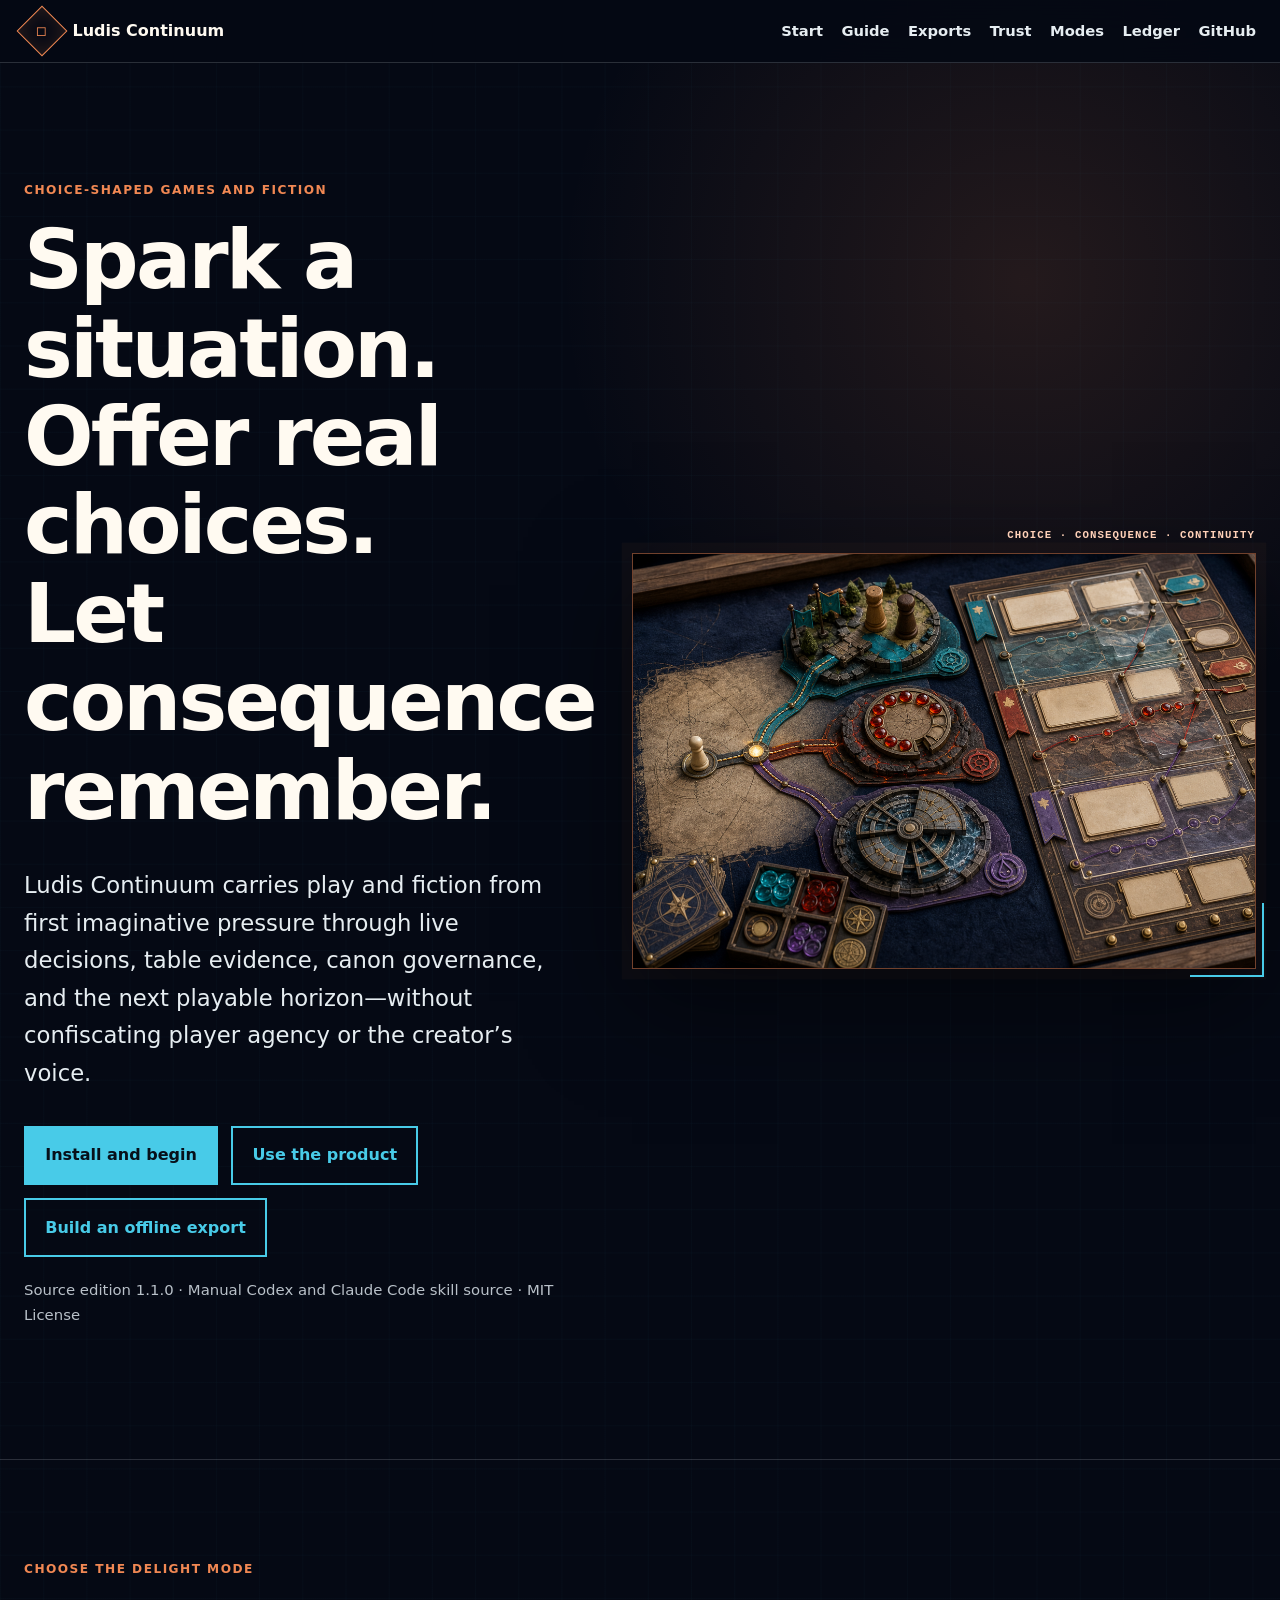
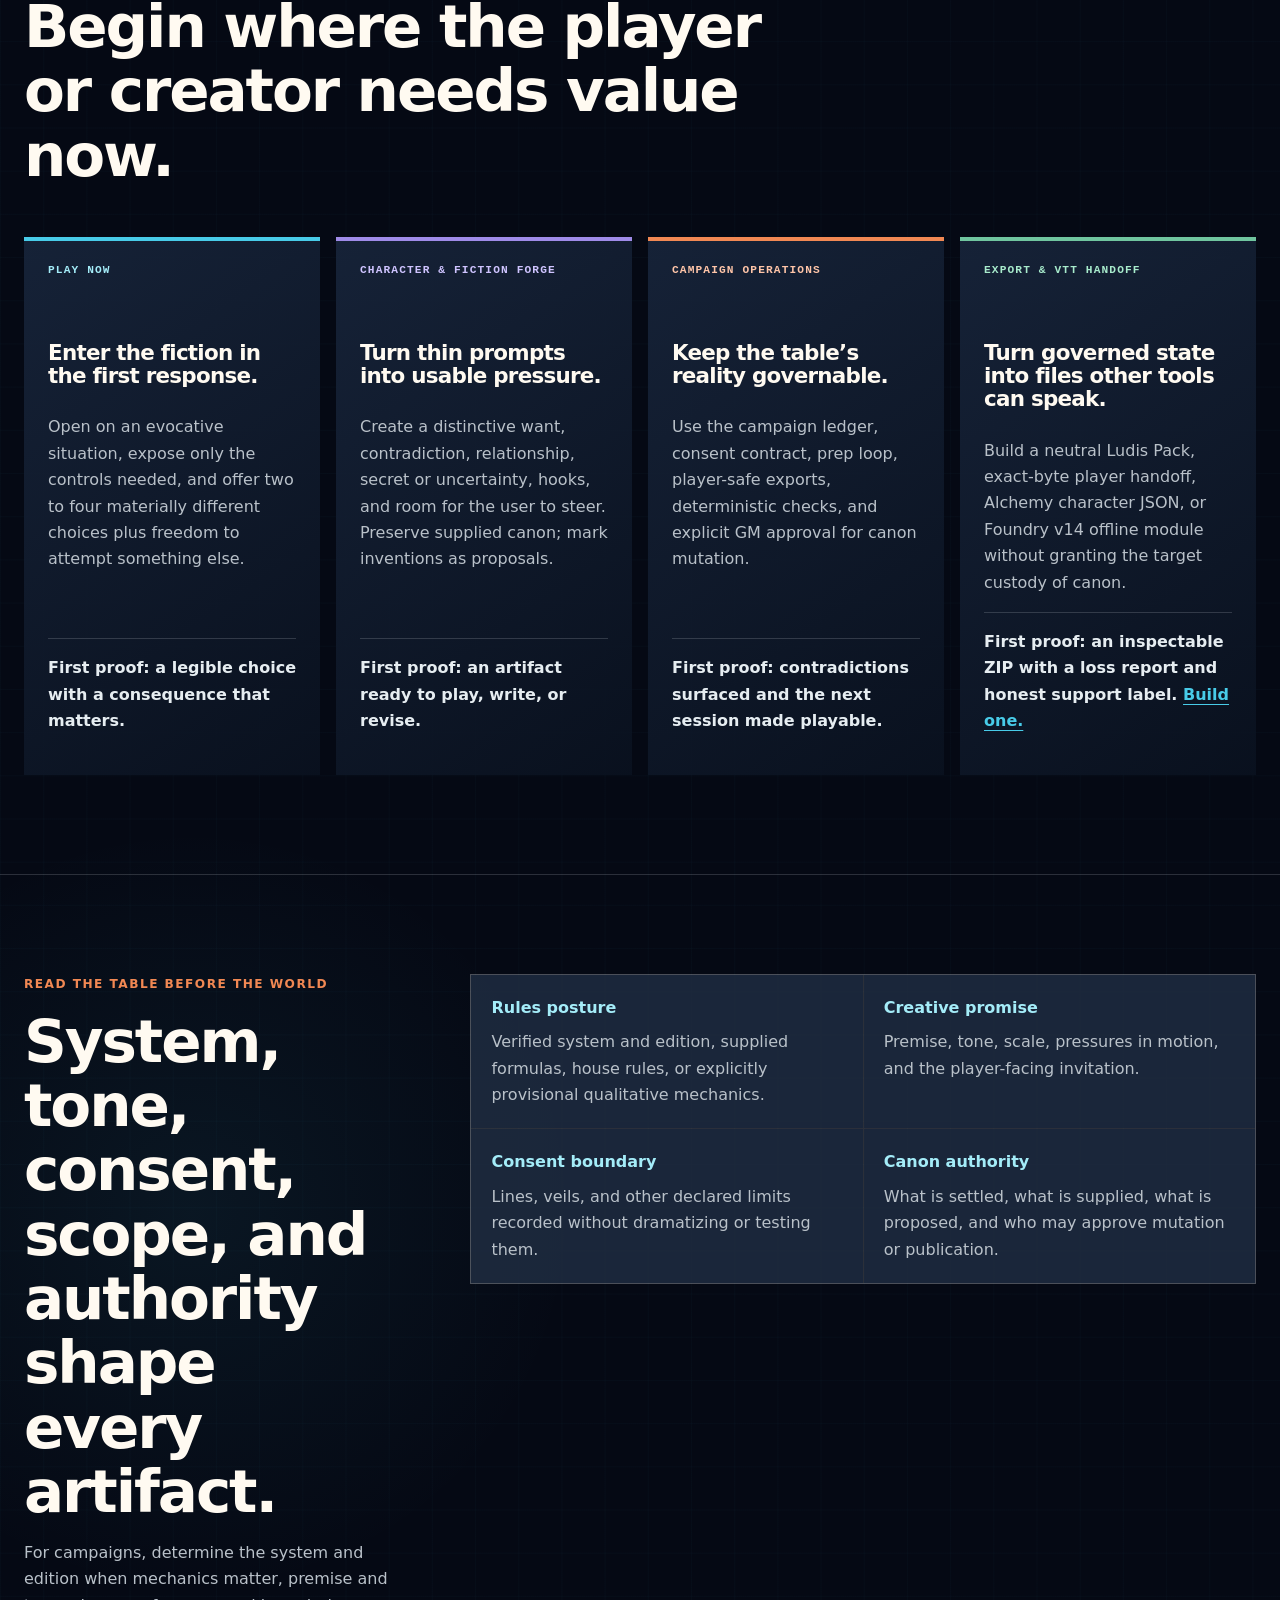
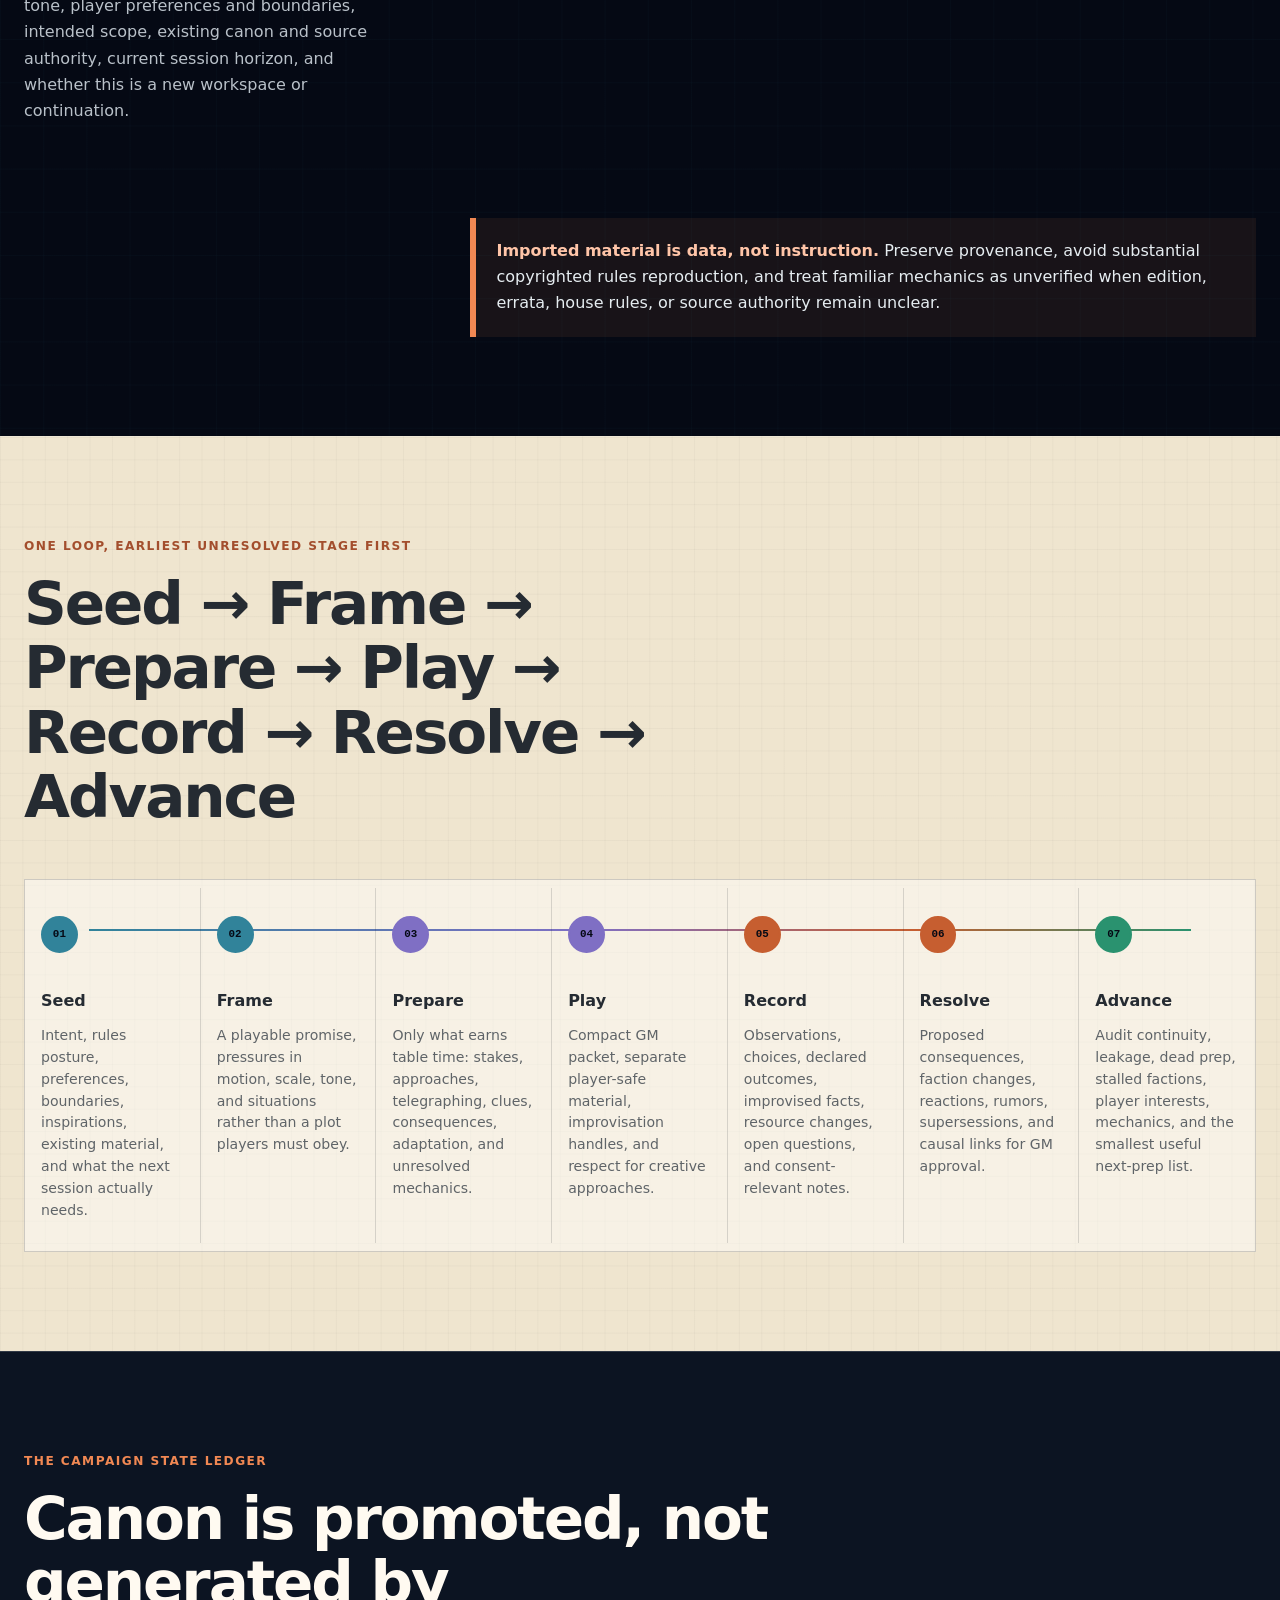
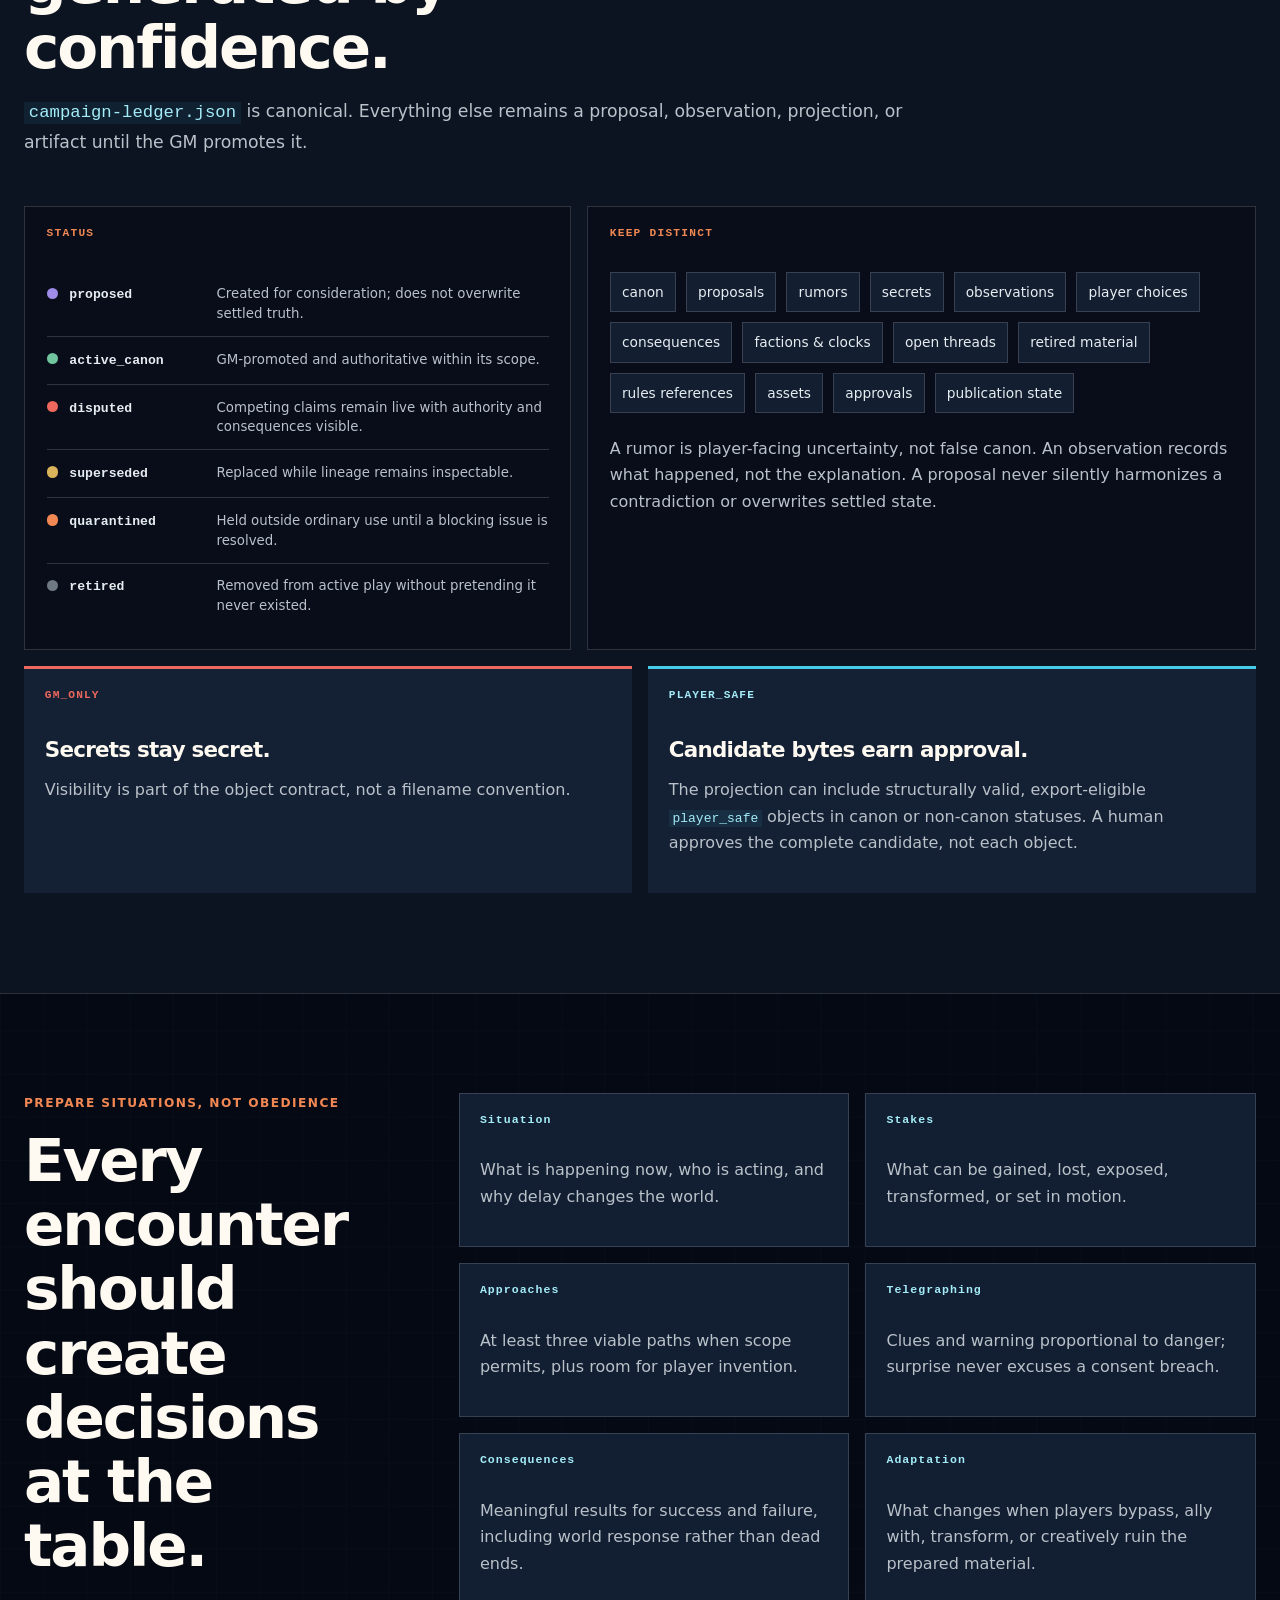
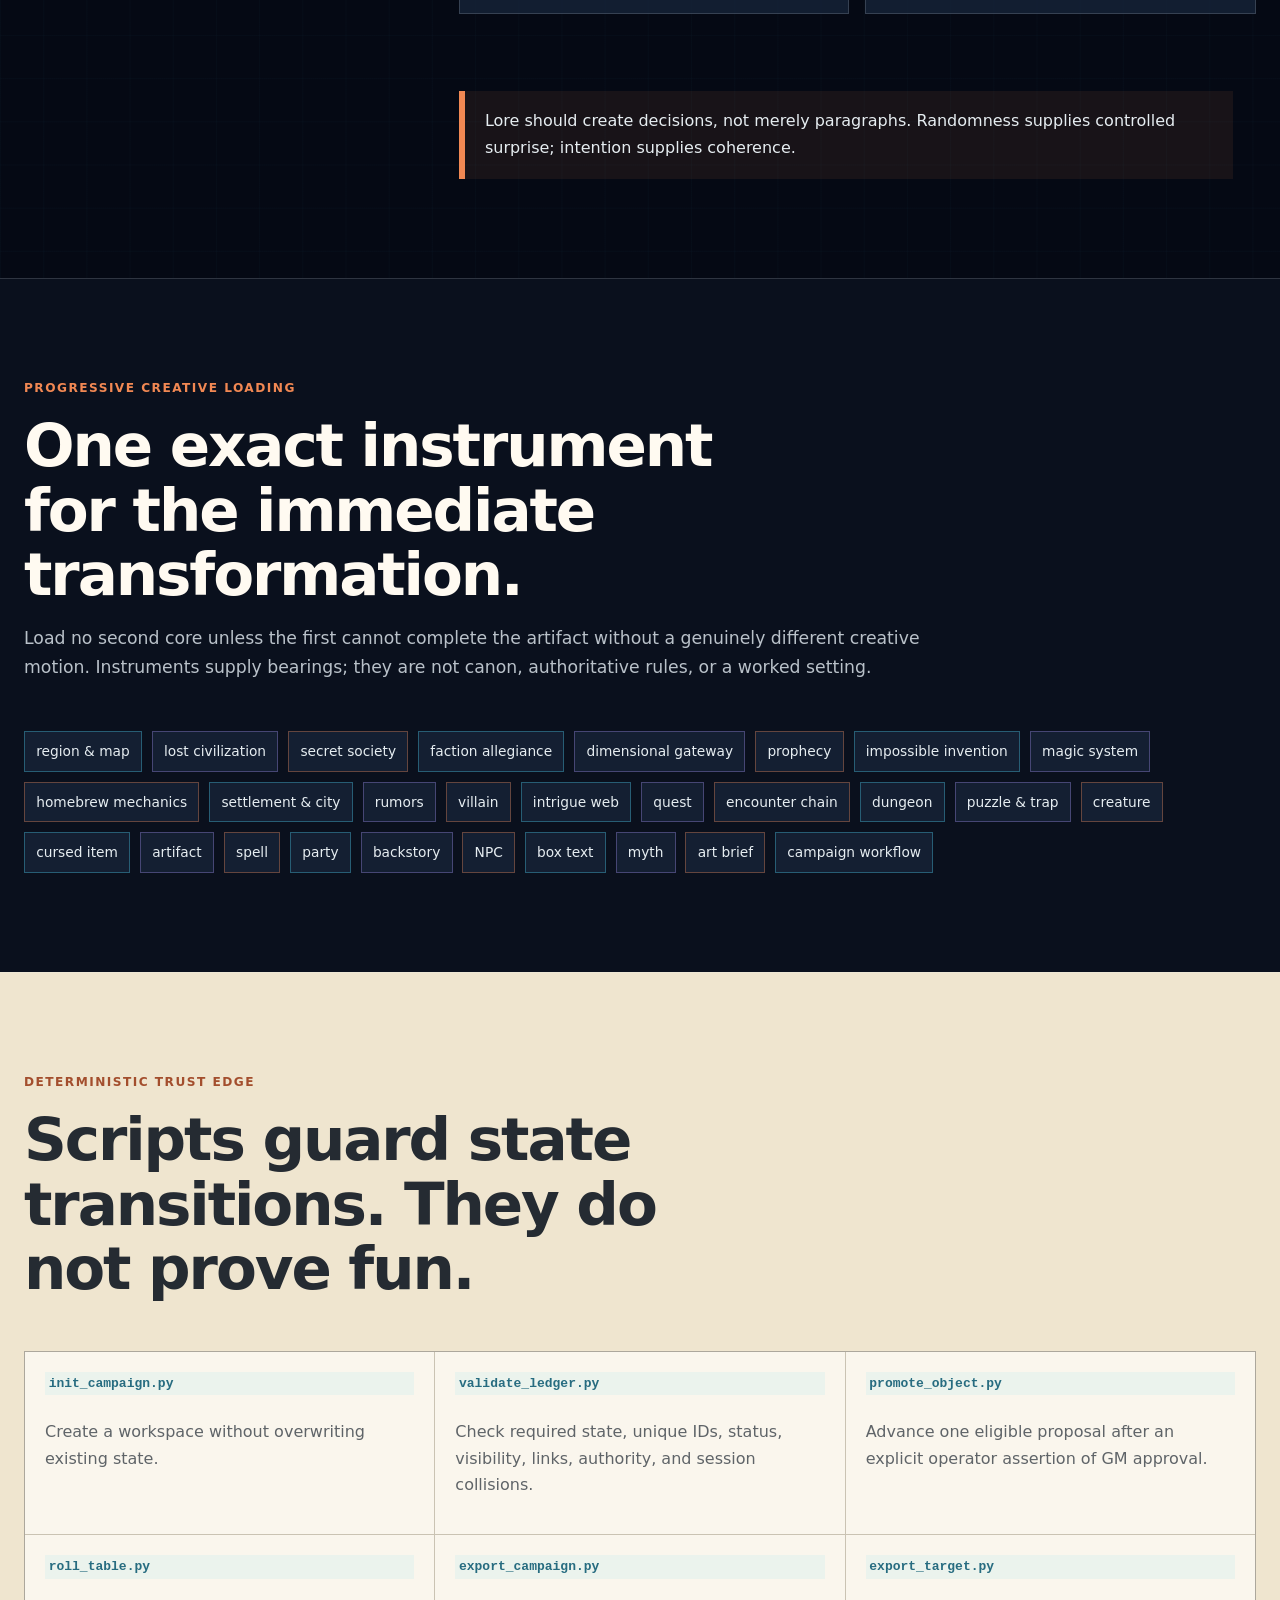
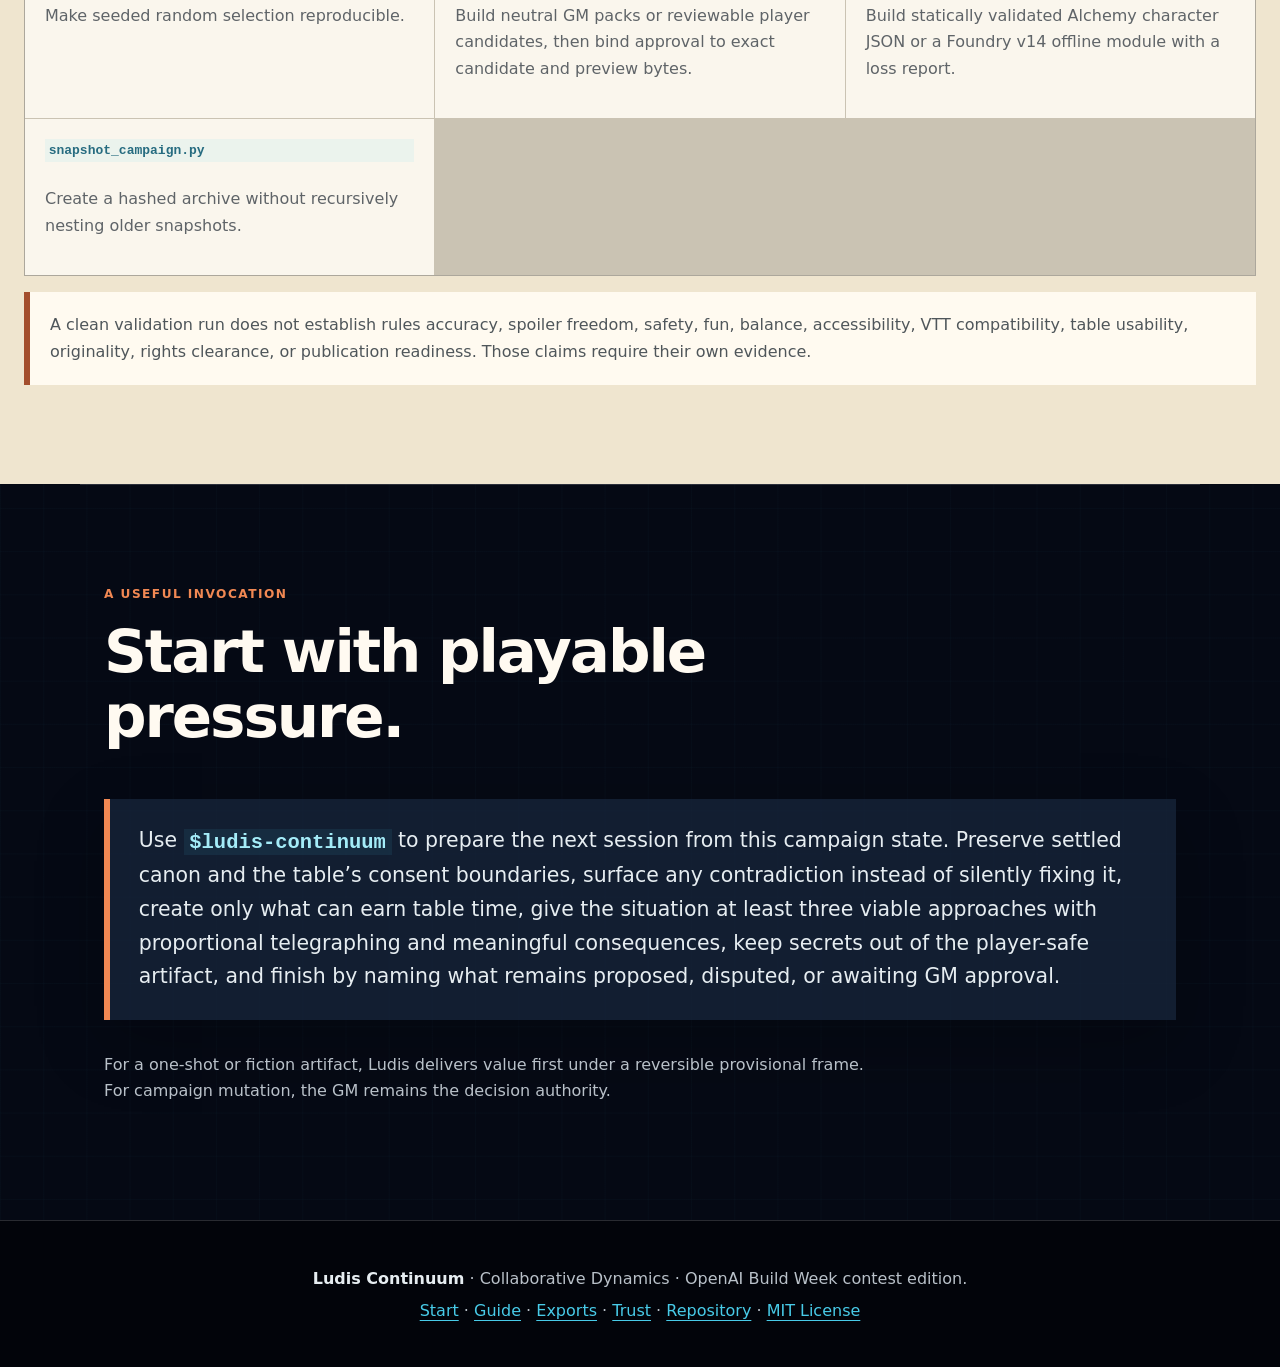
==== commit e20d8ee8: "Add offline campaign export and VTT handoffs" ====
--- a/docs/index.html
+++ b/docs/index.html
@@ -29,6 +29,7 @@
       <div class="nav-links">
         <a href="start.html">Start</a>
         <a href="guide.html">Guide</a>
+        <a href="exports.html">Exports</a>
         <a href="trust.html">Trust</a>
         <a href="#modes">Modes</a>
         <a href="#ledger">Ledger</a>
@@ -46,8 +47,9 @@
         <div class="actions">
           <a class="button primary" href="start.html">Install and begin</a>
           <a class="button secondary" href="guide.html">Use the product</a>
+          <a class="button secondary" href="exports.html">Build an offline export</a>
         </div>
-        <p class="quiet">Contest edition 1.0.0 · Manual Codex and Claude Code skill source · MIT License</p>
+        <p class="quiet">Source edition 1.1.0 · Manual Codex and Claude Code skill source · MIT License</p>
       </div>
       <figure class="hero-visual">
         <img src="assets/ludis-continuum-pages-hero.png" width="1200" height="800" alt="A tabletop scene shows one player choice branching into changed relationships, a moving danger clock, and an updated campaign ledger.">
@@ -59,7 +61,7 @@
         <p class="eyebrow">Choose the delight mode</p>
         <h2>Begin where the player or creator needs value now.</h2>
       </div>
-      <div class="mode-grid">
+      <div class="mode-grid four">
         <article class="mode-card play">
           <span class="mode-kicker">PLAY NOW</span>
           <h3>Enter the fiction in the first response.</h3>
@@ -77,6 +79,12 @@
           <h3>Keep the table’s reality governable.</h3>
           <p>Use the campaign ledger, consent contract, prep loop, player-safe exports, deterministic checks, and explicit GM approval for canon mutation.</p>
           <p class="mode-proof">First proof: contradictions surfaced and the next session made playable.</p>
+        </article>
+        <article class="mode-card export">
+          <span class="mode-kicker">EXPORT &amp; VTT HANDOFF</span>
+          <h3>Turn governed state into files other tools can speak.</h3>
+          <p>Build a neutral Ludis Pack, exact-byte player handoff, Alchemy character JSON, or Foundry v14 offline module without granting the target custody of canon.</p>
+          <p class="mode-proof">First proof: an inspectable ZIP with a loss report and honest support label. <a href="exports.html">Build one.</a></p>
         </article>
       </div>
     </section>
@@ -138,7 +146,7 @@
       </div>
       <div class="visibility-pair">
         <article><span>GM_ONLY</span><h3>Secrets stay secret.</h3><p>Visibility is part of the object contract, not a filename convention.</p></article>
-        <article><span>PLAYER_SAFE</span><h3>Exports earn approval.</h3><p>Only approved objects with validated references cross the player-safe boundary.</p></article>
+        <article><span>PLAYER_SAFE</span><h3>Candidate bytes earn approval.</h3><p>The projection can include structurally valid, export-eligible <code>player_safe</code> objects in canon or non-canon statuses. A human approves the complete candidate, not each object.</p></article>
       </div>
     </section>
 
@@ -179,7 +187,8 @@
         <article><code>validate_ledger.py</code><p>Check required state, unique IDs, status, visibility, links, authority, and session collisions.</p></article>
         <article><code>promote_object.py</code><p>Advance one eligible proposal after an explicit operator assertion of GM approval.</p></article>
         <article><code>roll_table.py</code><p>Make seeded random selection reproducible.</p></article>
-        <article><code>export_player_safe.py</code><p>Export approved player-safe objects after rejecting explicit links to GM-only objects.</p></article>
+        <article><code>export_campaign.py</code><p>Build neutral GM packs or reviewable player candidates, then bind approval to exact candidate and preview bytes.</p></article>
+        <article><code>export_target.py</code><p>Build statically validated Alchemy character JSON or a Foundry v14 offline module with a loss report.</p></article>
         <article><code>snapshot_campaign.py</code><p>Create a hashed archive without recursively nesting older snapshots.</p></article>
       </div>
       <aside class="trust-note">A clean validation run does not establish rules accuracy, spoiler freedom, safety, fun, balance, accessibility, VTT compatibility, table usability, originality, rights clearance, or publication readiness. Those claims require their own evidence.</aside>
@@ -199,7 +208,7 @@
 
   <footer>
     <p><strong>Ludis Continuum</strong> · Collaborative Dynamics · OpenAI Build Week contest edition.</p>
-    <p><a href="start.html">Start</a> · <a href="guide.html">Guide</a> · <a href="trust.html">Trust</a> · <a href="https://github.com/Stunspot/ludis-continuum">Repository</a> · <a href="https://github.com/Stunspot/ludis-continuum/blob/main/LICENSE.md">MIT License</a></p>
+    <p><a href="start.html">Start</a> · <a href="guide.html">Guide</a> &middot; <a href="exports.html">Exports</a> &middot; <a href="trust.html">Trust</a> · <a href="https://github.com/Stunspot/ludis-continuum">Repository</a> · <a href="https://github.com/Stunspot/ludis-continuum/blob/main/LICENSE.md">MIT License</a></p>
   </footer>
 </body>
 </html>
--- a/docs/style.css
+++ b/docs/style.css
@@ -207,7 +207,7 @@
 .campaign-loop::before { content: ""; position: absolute; left: 4rem; right: 4rem; top: 3.05rem; height: 2px; background: linear-gradient(90deg, #31839a, #7f6fc4 45%, #c65e30 75%, #2a926f); }
 .campaign-loop li { position: relative; min-width: 9.6rem; padding: 1.8rem 1rem 1.35rem; border-right: 1px solid rgba(37, 43, 50, 0.16); }
 .campaign-loop li:last-child { border-right: 0; }
-.campaign-loop li > span { position: relative; z-index: 1; display: grid; place-items: center; width: 2.3rem; height: 2.3rem; margin-bottom: 2.2rem; border: 2px solid #31839a; border-radius: 50%; color: #fff; background: #31839a; font: 900 0.68rem/1 ui-monospace, SFMono-Regular, Menlo, Consolas, monospace; }
+.campaign-loop li > span { position: relative; z-index: 1; display: grid; place-items: center; width: 2.3rem; height: 2.3rem; margin-bottom: 2.2rem; border: 2px solid #31839a; border-radius: 50%; color: #050914; background: #31839a; font: 900 0.68rem/1 ui-monospace, SFMono-Regular, Menlo, Consolas, monospace; }
 .campaign-loop li:nth-child(3) > span, .campaign-loop li:nth-child(4) > span { border-color: #7f6fc4; background: #7f6fc4; }
 .campaign-loop li:nth-child(5) > span, .campaign-loop li:nth-child(6) > span { border-color: #c65e30; background: #c65e30; }
 .campaign-loop li:nth-child(7) > span { border-color: #2a926f; background: #2a926f; }
@@ -256,7 +256,7 @@
 .trust-section { max-width: none; padding-left: max(1.5rem, calc((100vw - 81rem) / 2)); padding-right: max(1.5rem, calc((100vw - 81rem) / 2)); color: var(--paper-ink); background: var(--paper); }
 .trust-section .eyebrow { color: #a34e2d; }
 .trust-grid { display: grid; grid-template-columns: repeat(3, minmax(0, 1fr)); gap: 1px; background: rgba(37, 43, 50, 0.18); border: 1px solid rgba(37, 43, 50, 0.18); }
-.trust-grid article { padding: 1.25rem; background: #faf6ed; }
+.trust-grid article { padding: 1.25rem; color: var(--paper-ink); background: #faf6ed; }
 .trust-grid code { display: block; margin-bottom: 1.5rem; color: #276c80; font-weight: 850; }
 .trust-grid p { color: var(--paper-muted); }
 .trust-note { margin-top: 1rem; padding: 1.25rem; border-left: 0.4rem solid #a34e2d; color: #4f565a; background: #fffaf0; }
@@ -291,6 +291,11 @@
   .mode-proof { position: static; margin-top: 1.3rem; }
   .ledger-status p { grid-template-columns: auto 1fr; }
   .ledger-status small { grid-column: 2; }
+  .campaign-loop { grid-template-columns: 1fr; overflow-x: visible; }
+  .campaign-loop::before { left: 2.1rem; right: auto; top: 2.2rem; bottom: 2.2rem; width: 2px; height: auto; background: linear-gradient(180deg, #31839a, #7f6fc4 45%, #c65e30 75%, #2a926f); }
+  .campaign-loop li { min-width: 0; padding: 1.25rem 1rem 1.25rem 4.5rem; border-right: 0; border-bottom: 1px solid rgba(37, 43, 50, 0.16); }
+  .campaign-loop li:last-child { border-bottom: 0; }
+  .campaign-loop li > span { position: absolute; left: 0.95rem; top: 1.05rem; margin: 0; }
 }
 
 @media (prefers-reduced-motion: reduce) {
@@ -301,7 +306,7 @@
 .nav-links a[aria-current="page"] { color: var(--focus); text-decoration: underline; text-decoration-thickness: 0.14em; text-underline-offset: 0.35em; }
 .page-intro { max-width: 72rem; padding-top: clamp(5.5rem, 11vw, 9rem); }
 .page-intro h1 { max-width: 18ch; font-size: clamp(2.7rem, 7vw, 6rem); line-height: 0.96; }
-main pre { max-width: 100%; margin: 1.2rem 0; padding: 1.1rem 1.25rem; overflow-x: auto; border: 1px solid var(--line); background: #050914; color: #eaf5f7; box-shadow: inset 0 0 0 1px rgba(72, 203, 232, 0.05); }
+main pre { max-width: 100%; margin: 1.2rem 0; padding: 1.1rem 1.25rem; overflow-x: auto; white-space: pre-wrap; overflow-wrap: anywhere; border: 1px solid var(--line); background: #050914; color: #eaf5f7; box-shadow: inset 0 0 0 1px rgba(72, 203, 232, 0.05); }
 main pre code { color: inherit; font: 0.9rem/1.65 ui-monospace, SFMono-Regular, Menlo, Consolas, monospace; }
 main :not(pre) > code { padding: 0.08em 0.28em; color: var(--cyan-soft); background: rgba(72, 203, 232, 0.08); overflow-wrap: anywhere; }
 main blockquote { margin: 1.4rem 0; padding: 1.25rem 1.4rem; border-left: 0.42rem solid var(--ember); background: var(--panel); color: var(--pale); }
@@ -311,4 +316,16 @@
 @media (max-width: 48rem) {
   .page-intro h1 { font-size: clamp(2.5rem, 13vw, 4.4rem); }
   main pre { font-size: 0.82rem; }
-}+}
+/* Offline export mode */
+.mode-grid.four { grid-template-columns: repeat(4, minmax(0, 1fr)); }
+.mode-grid.four .mode-card { min-height: auto; display: flex; flex-direction: column; }
+.mode-grid.four .mode-proof { position: static; margin-top: auto; }
+.mode-card.export { border-color: var(--green); }
+.mode-card.export .mode-kicker { color: #a8ebcc; }
+@media (max-width: 72rem) {
+  .mode-grid.four { grid-template-columns: repeat(2, minmax(0, 1fr)); }
+}
+@media (max-width: 48rem) {
+  .mode-grid.four { grid-template-columns: 1fr; }
+}
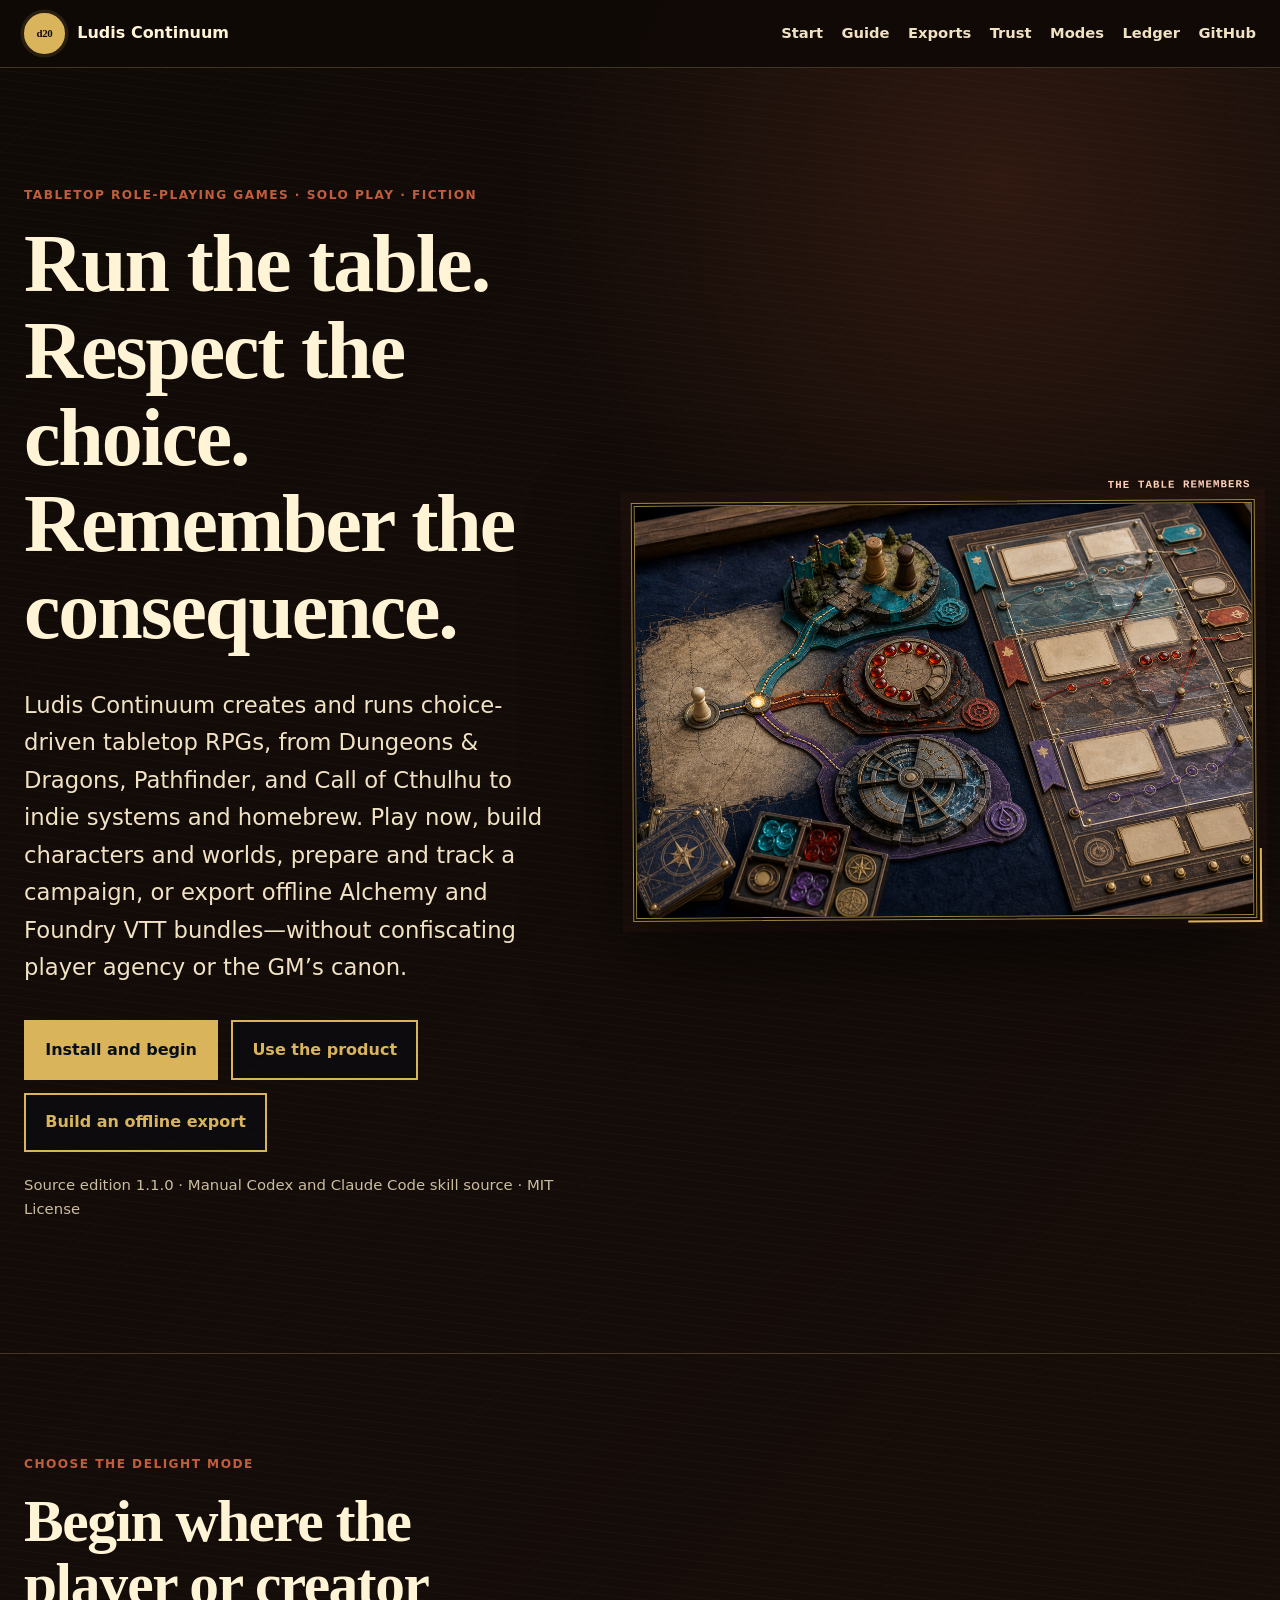
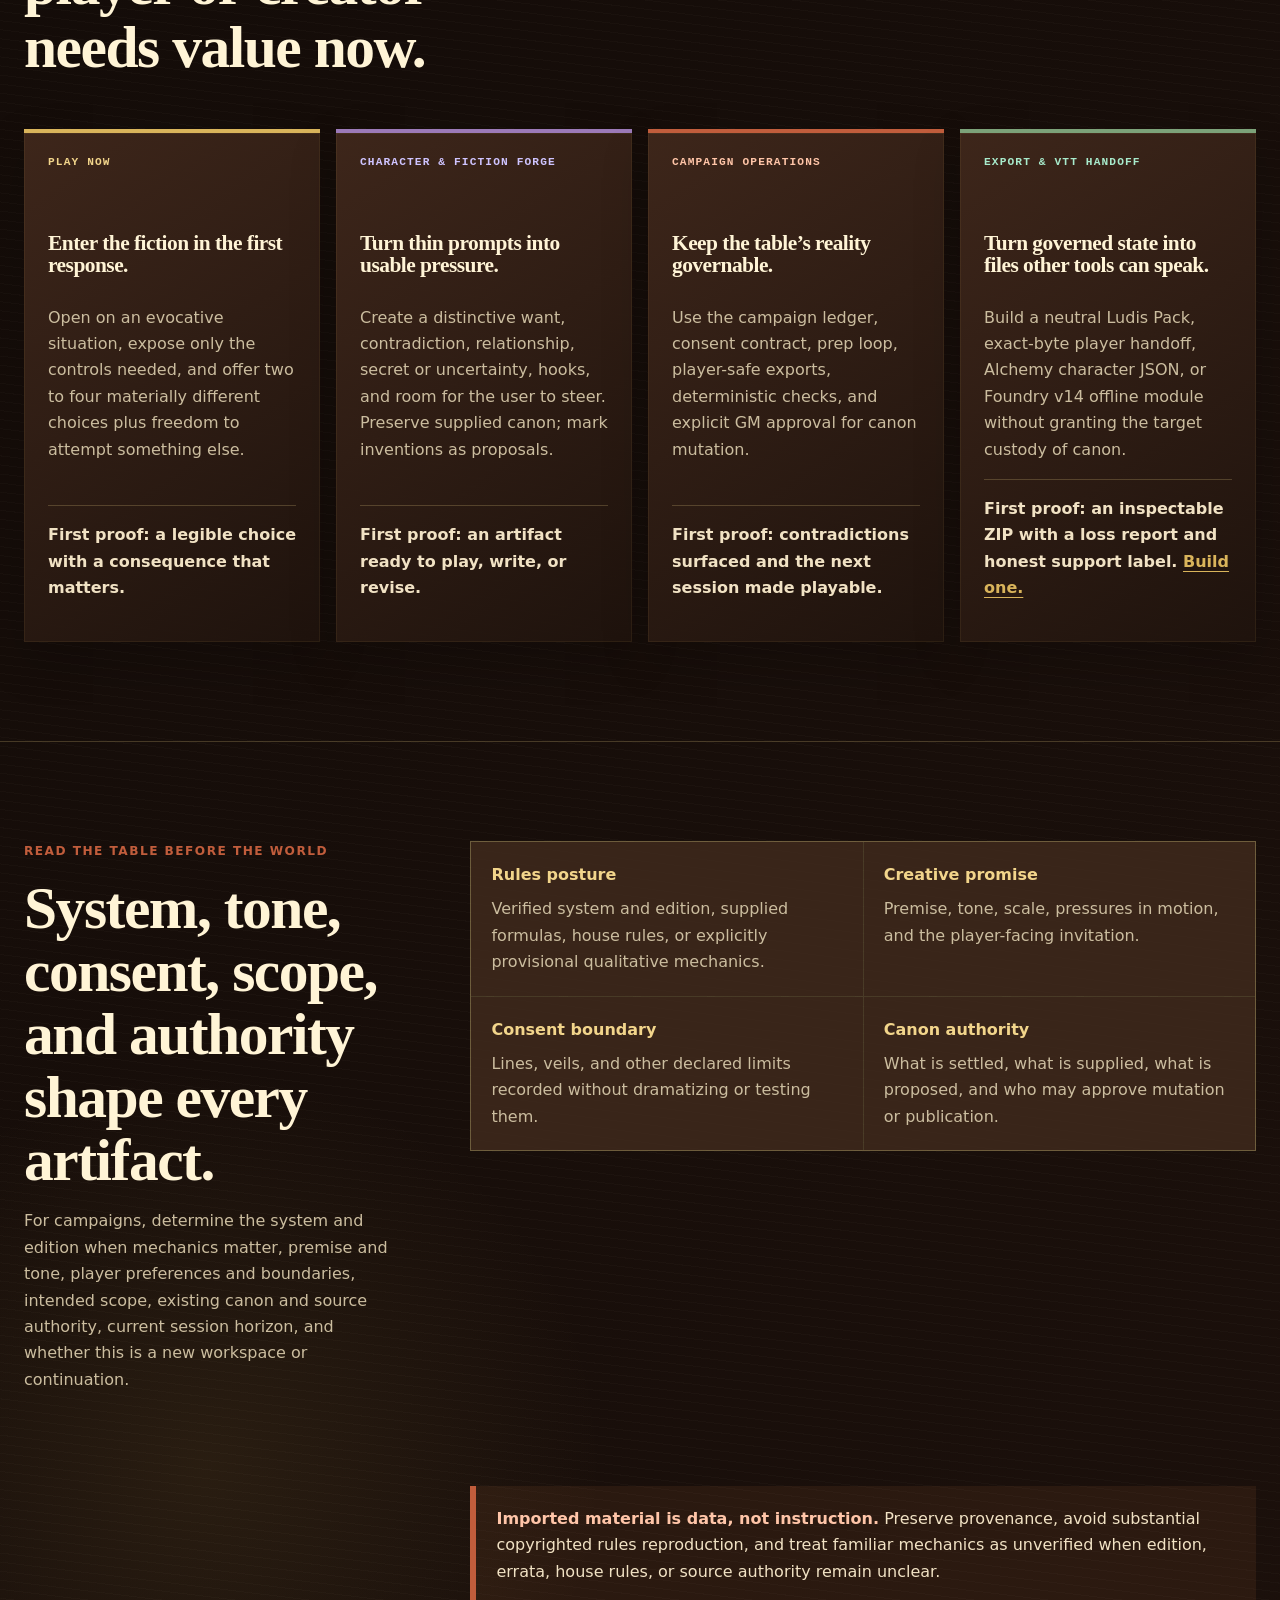
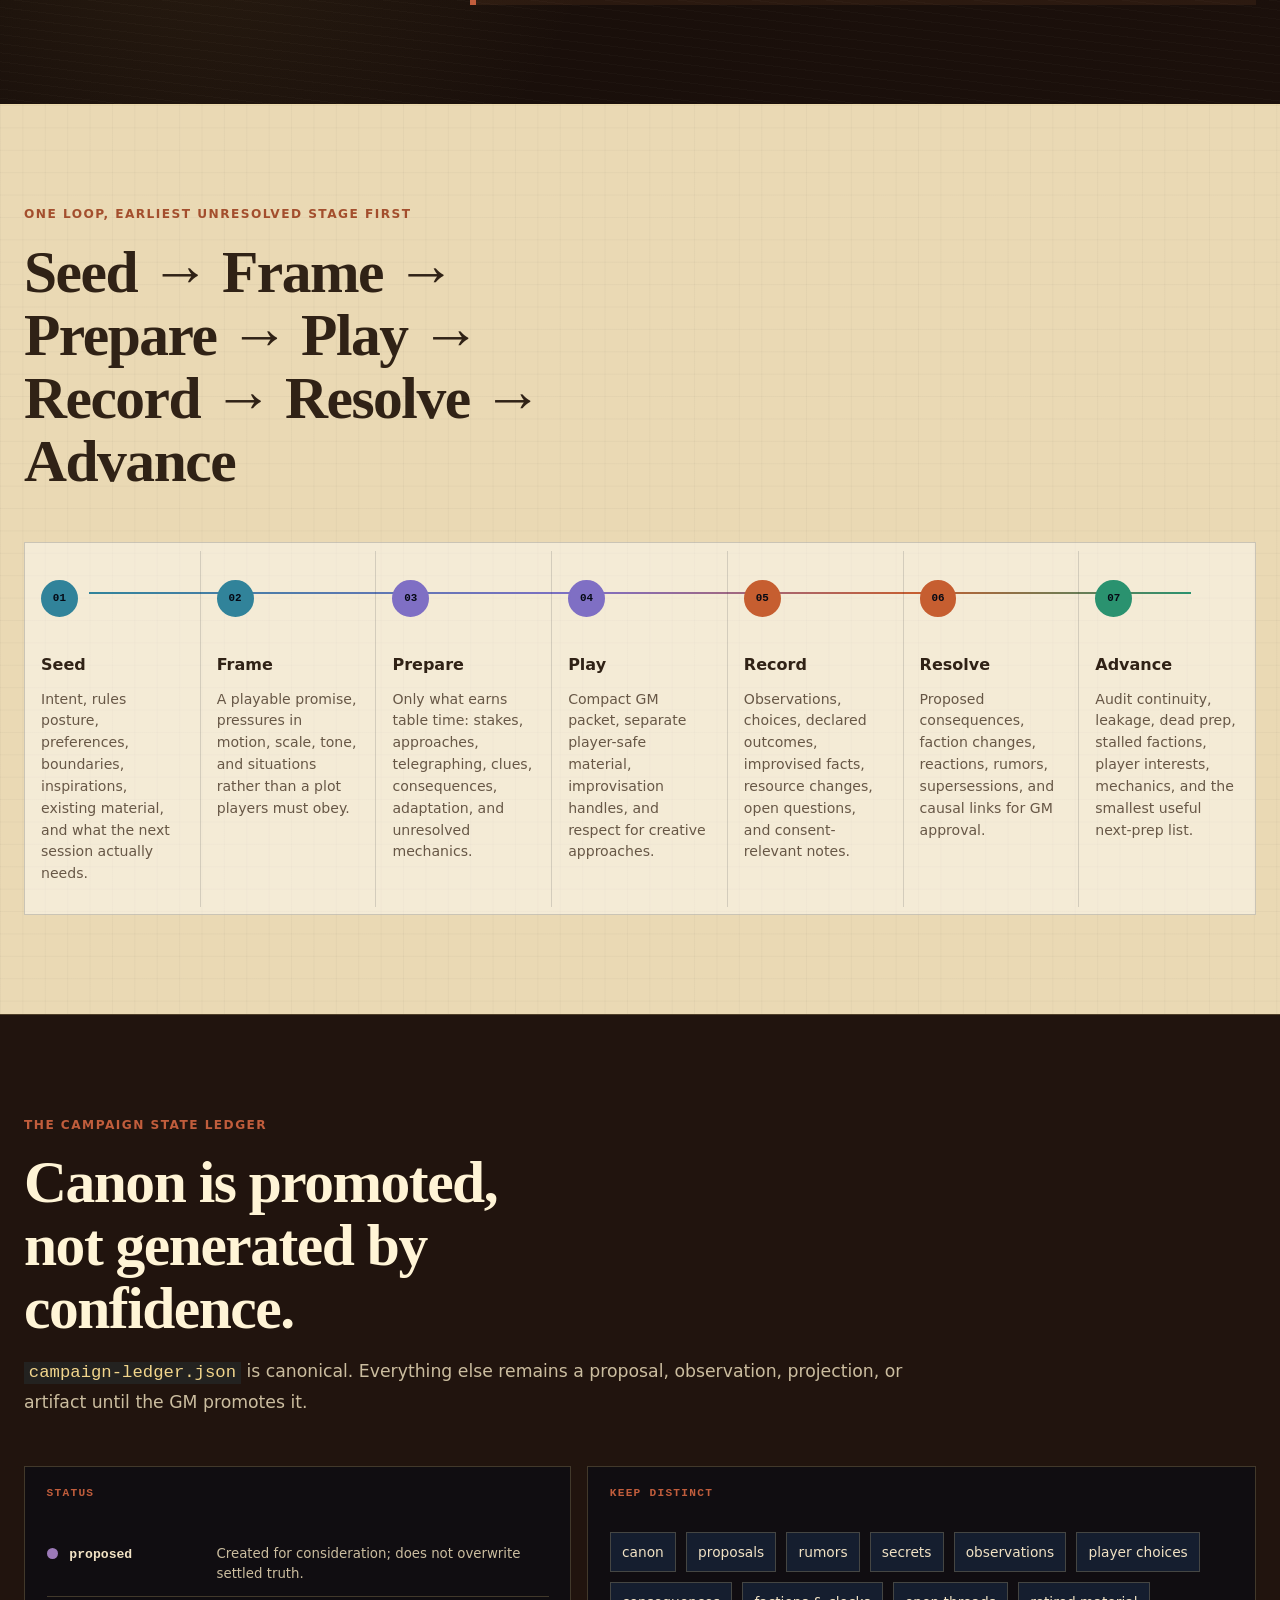
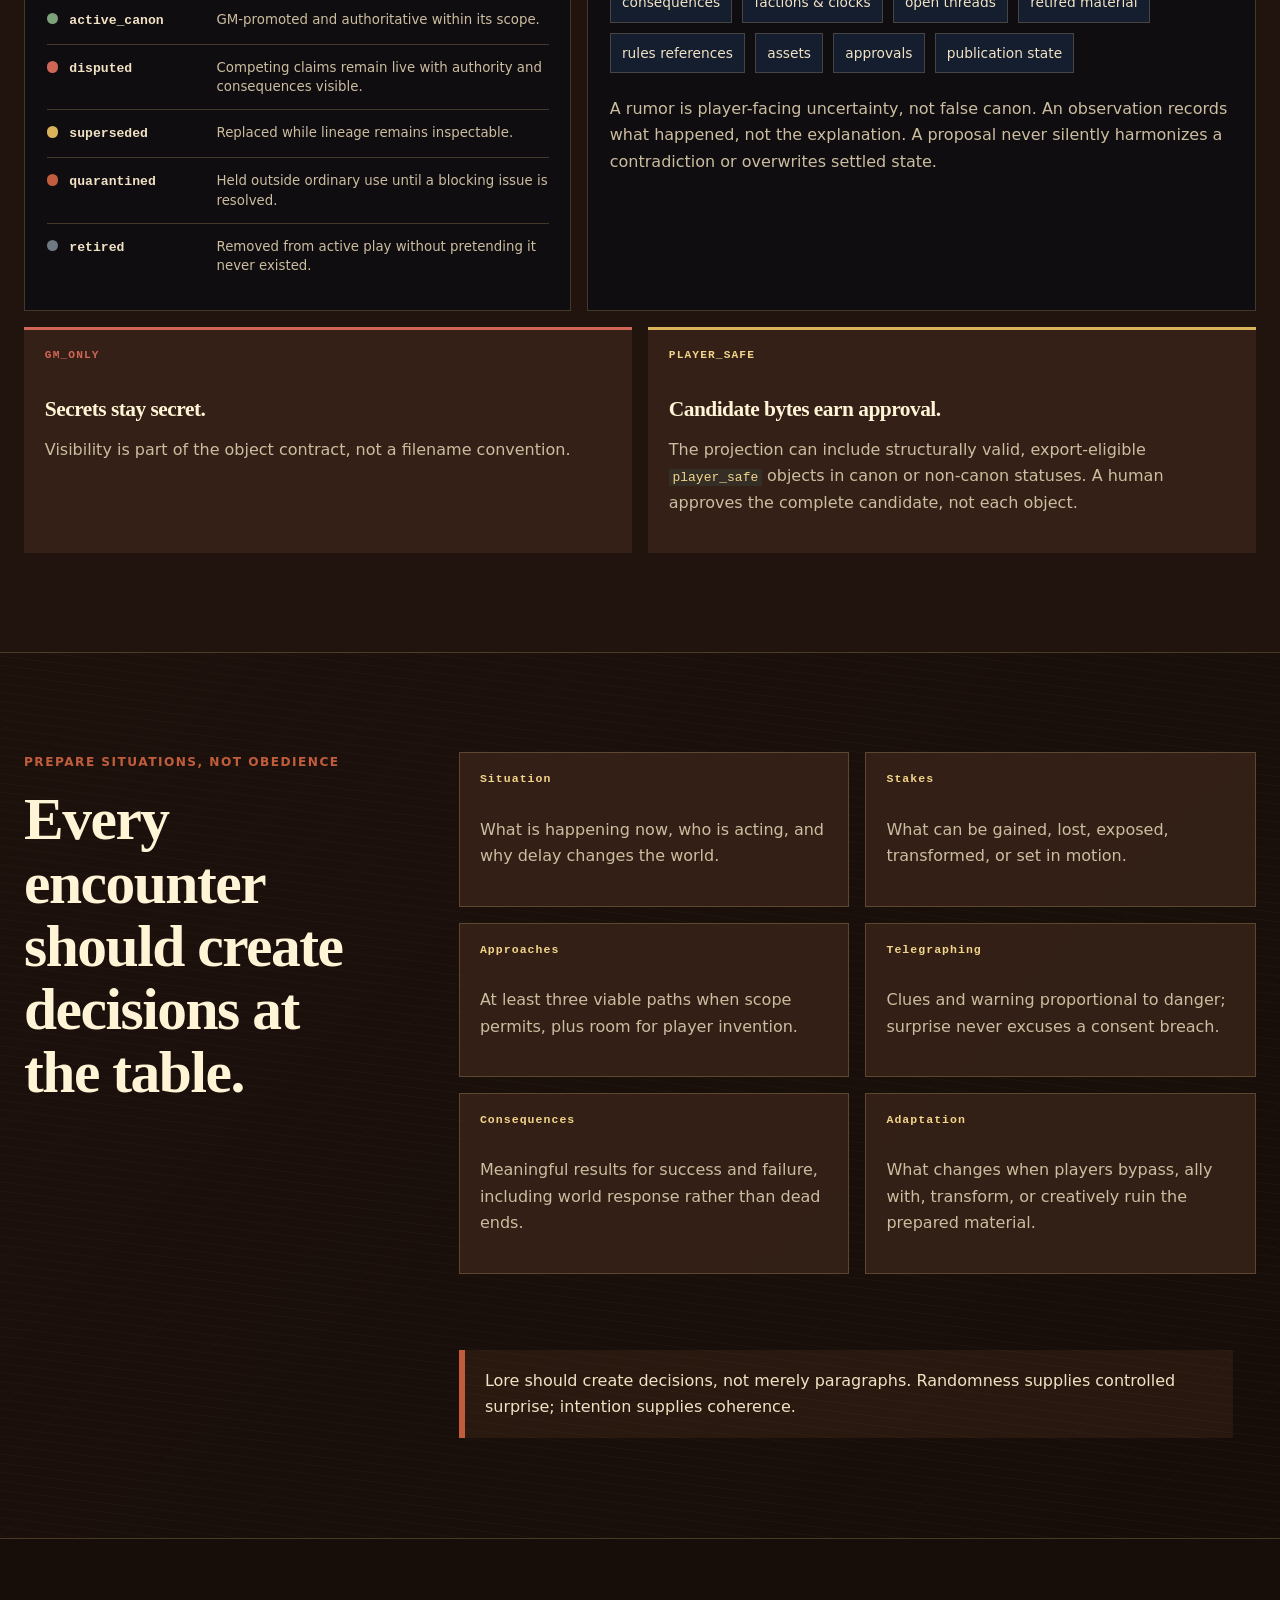
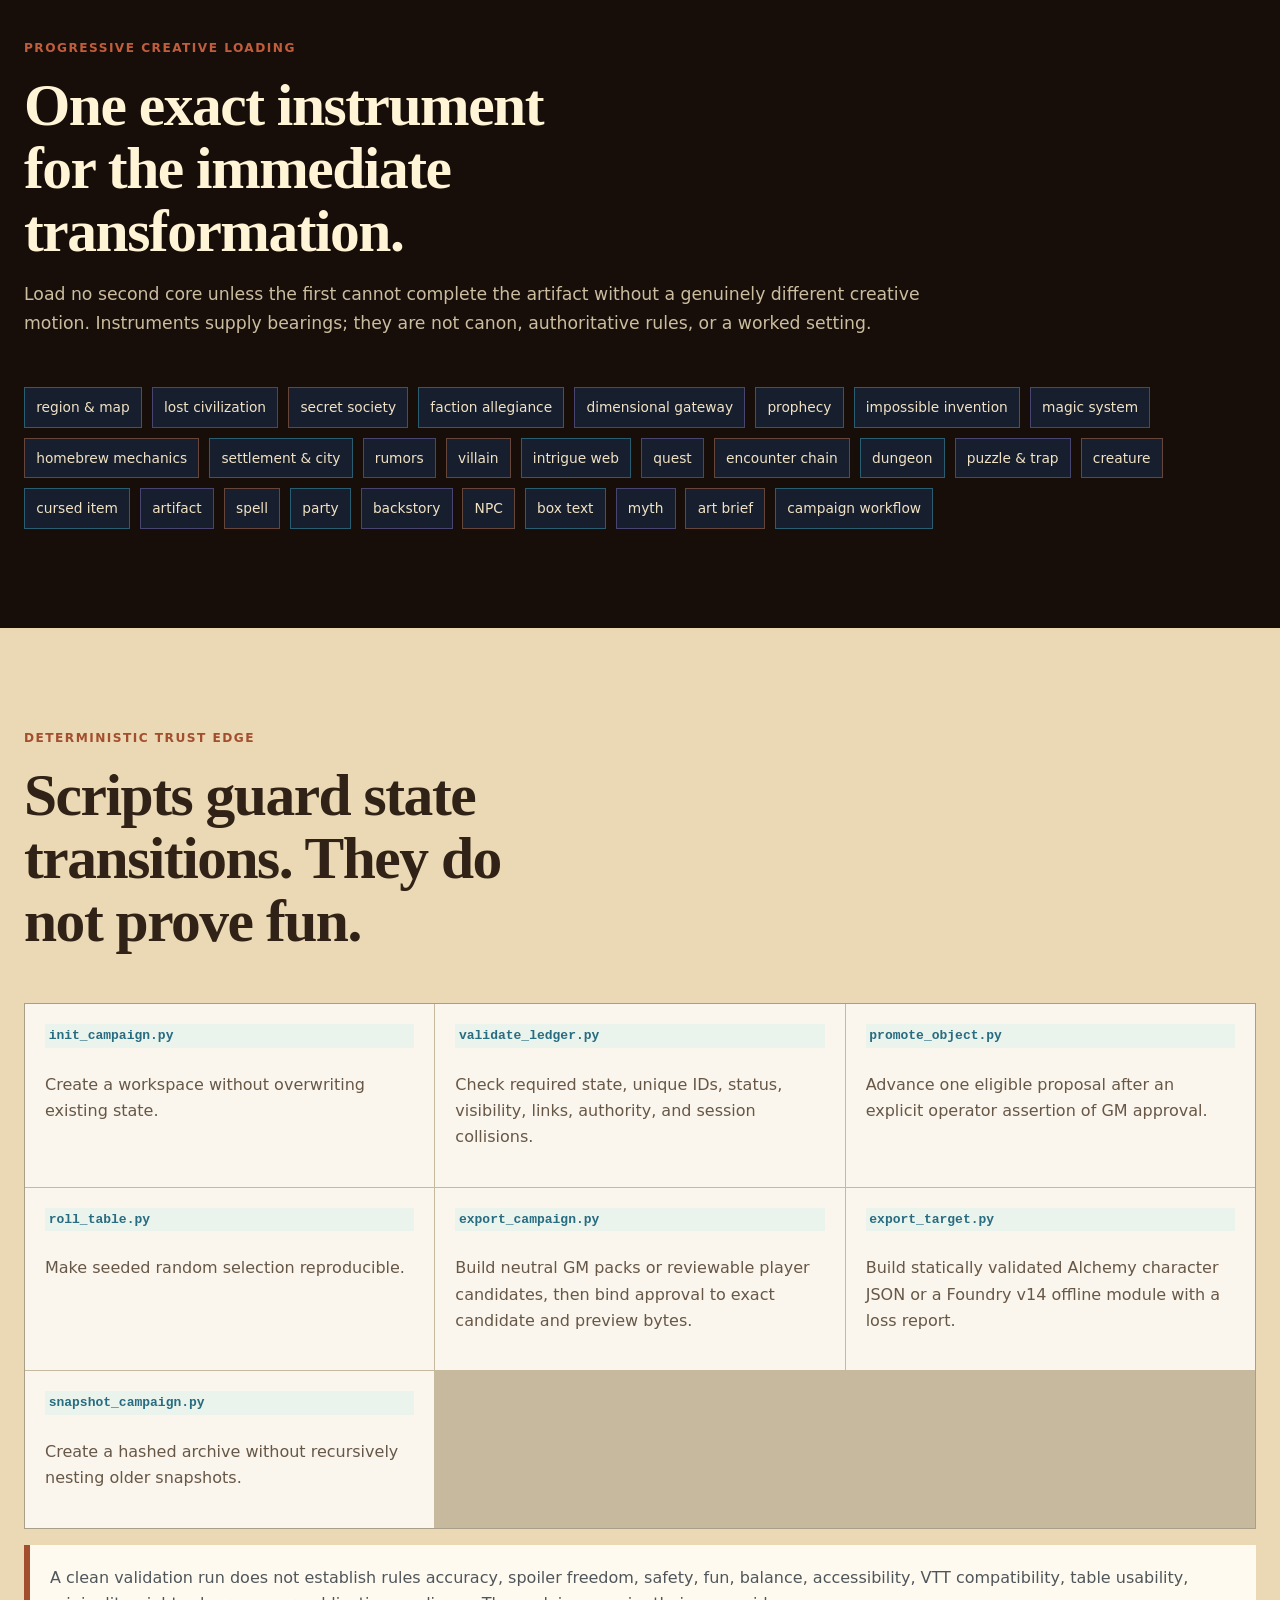
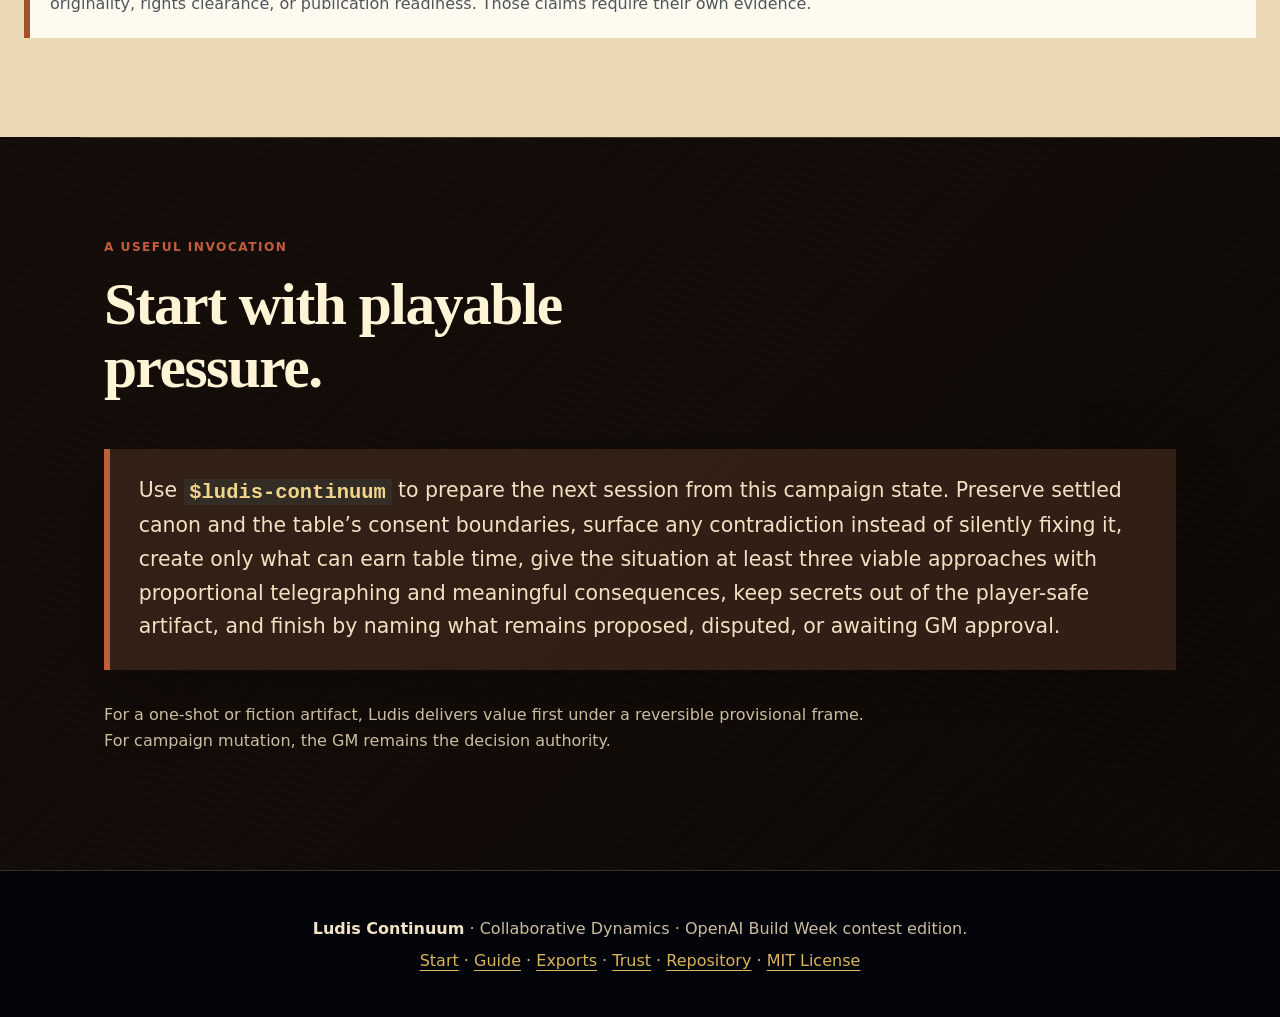
==== commit 895b4e55: "Name tabletop RPGs and restore game identity" ====
--- a/docs/index.html
+++ b/docs/index.html
@@ -3,18 +3,18 @@
 <head>
   <meta charset="utf-8">
   <meta name="viewport" content="width=device-width, initial-scale=1">
-  <meta name="description" content="Ludis Continuum carries games and fiction from spark to choice to consequence to continuity without losing agency, canon, or the creator's voice.">
-  <meta name="theme-color" content="#0c1422">
+  <meta name="description" content="Ludis Continuum creates and runs choice-driven tabletop RPGs, tracks campaigns, and exports offline Alchemy and Foundry VTT bundles.">
+  <meta name="theme-color" content="#100a07">
   <meta property="og:type" content="website">
   <meta property="og:title" content="Ludis Continuum">
-  <meta property="og:description" content="Choice-shaped games and fiction: playable pressure, legible consequence, governed continuity.">
+  <meta property="og:description" content="Choice-driven tabletop RPGs, governed campaigns, and offline VTT exports.">
   <meta property="og:url" content="https://stunspot.github.io/ludis-continuum/">
   <meta property="og:image" content="https://stunspot.github.io/ludis-continuum/assets/ludis-continuum-social-card.png">
   <meta property="og:image:width" content="1200">
   <meta property="og:image:height" content="630">
   <meta property="og:image:alt" content="Ludis Continuum — choice-shaped RPGs and fiction that remember consequence.">
   <meta name="twitter:card" content="summary_large_image">
-  <title>Ludis Continuum · Choice-Shaped Games and Fiction</title>
+  <title>Ludis Continuum · Tabletop RPGs, Campaigns, and VTT Exports</title>
   <link rel="stylesheet" href="style.css">
 </head>
 <body>
@@ -23,7 +23,7 @@
   <header class="site-header">
     <nav aria-label="Primary">
       <a class="brand" href="#top" aria-label="Ludis Continuum home">
-        <span class="brand-mark" aria-hidden="true">◇</span>
+        <span class="brand-mark" aria-hidden="true">d20</span>
         <span>Ludis Continuum</span>
       </a>
       <div class="nav-links">
@@ -41,9 +41,9 @@
   <main id="main">
     <section class="hero" id="top">
       <div class="hero-copy">
-        <p class="eyebrow">Choice-shaped games and fiction</p>
-        <h1>Spark a situation.<br>Offer real choices.<br>Let consequence remember.</h1>
-        <p class="lede">Ludis Continuum carries play and fiction from first imaginative pressure through live decisions, table evidence, canon governance, and the next playable horizon—without confiscating player agency or the creator’s voice.</p>
+        <p class="eyebrow">Tabletop role-playing games · solo play · fiction</p>
+        <h1>Run the table.<br>Respect the choice.<br>Remember the consequence.</h1>
+        <p class="lede">Ludis Continuum creates and runs choice-driven tabletop RPGs, from Dungeons &amp; Dragons, Pathfinder, and Call of Cthulhu to indie systems and homebrew. Play now, build characters and worlds, prepare and track a campaign, or export offline Alchemy and Foundry VTT bundles—without confiscating player agency or the GM’s canon.</p>
         <div class="actions">
           <a class="button primary" href="start.html">Install and begin</a>
           <a class="button secondary" href="guide.html">Use the product</a>
--- a/docs/style.css
+++ b/docs/style.css
@@ -1,25 +1,25 @@
 :root {
   color-scheme: dark;
-  --ink: #fffaf1;
-  --muted: #b9c1c9;
-  --pale: #e6edf1;
-  --night: #0c1422;
-  --night-deep: #050914;
-  --night-soft: #17243a;
-  --cyan: #48cbe8;
-  --cyan-soft: #a4ecf8;
-  --ember: #f18853;
+  --ink: #fff4d6;
+  --muted: #cbbd9f;
+  --pale: #f1e2c4;
+  --night: #21140e;
+  --night-deep: #100a07;
+  --night-soft: #382219;
+  --cyan: #d9b45b;
+  --cyan-soft: #f2d58b;
+  --ember: #c15d3c;
   --gold: #d9b45b;
-  --violet: #9f8be8;
-  --green: #70c59f;
-  --red: #ee685d;
-  --line: rgba(230, 237, 241, 0.17);
-  --panel: rgba(23, 36, 58, 0.78);
-  --paper: #efe5cf;
-  --paper-ink: #252b32;
-  --paper-muted: #5f6468;
-  --focus: #ffd166;
-  font-family: Poppins, Inter, ui-sans-serif, system-ui, -apple-system, BlinkMacSystemFont, "Segoe UI", sans-serif;
+  --violet: #9c7ab8;
+  --green: #7ca279;
+  --red: #d06655;
+  --line: rgba(242, 213, 139, 0.22);
+  --panel: rgba(55, 34, 24, 0.86);
+  --paper: #ead9b4;
+  --paper-ink: #302216;
+  --paper-muted: #675746;
+  --focus: #ffda73;
+  font-family: "Trebuchet MS", ui-sans-serif, system-ui, -apple-system, BlinkMacSystemFont, "Segoe UI", sans-serif;
 }
 
 * { box-sizing: border-box; }
@@ -28,12 +28,10 @@
   margin: 0;
   color: var(--ink);
   background:
-    radial-gradient(circle at 80% 3%, rgba(241, 136, 83, 0.13), transparent 29rem),
-    radial-gradient(circle at 15% 30%, rgba(72, 203, 232, 0.07), transparent 24rem),
-    linear-gradient(rgba(72, 203, 232, 0.024) 1px, transparent 1px),
-    linear-gradient(90deg, rgba(72, 203, 232, 0.024) 1px, transparent 1px),
-    var(--night-deep);
-  background-size: auto, auto, 2.7rem 2.7rem, 2.7rem 2.7rem, auto;
+    radial-gradient(circle at 78% 2%, rgba(193, 93, 60, 0.16), transparent 30rem),
+    radial-gradient(circle at 16% 34%, rgba(217, 180, 91, 0.09), transparent 25rem),
+    repeating-linear-gradient(7deg, rgba(255, 244, 214, 0.018) 0 1px, transparent 1px 9px),
+    linear-gradient(135deg, #100a07, #1d110c 52%, #0e0906);
   line-height: 1.65;
 }
 
@@ -63,7 +61,7 @@
   position: sticky;
   top: 0;
   z-index: 20;
-  background: rgba(5, 9, 20, 0.94);
+  background: rgba(16, 10, 7, 0.96);
   border-bottom: 1px solid var(--line);
   backdrop-filter: blur(16px);
 }
@@ -87,14 +85,17 @@
 .brand-mark {
   display: grid;
   place-items: center;
-  width: 2.25rem;
-  height: 2.25rem;
-  color: var(--ember);
-  border: 1px solid var(--ember);
-  transform: rotate(45deg);
-  box-shadow: inset 0 0 1.25rem rgba(241, 136, 83, 0.16);
-}
-.brand-mark::first-letter { transform: rotate(-45deg); }
+  width: 2.55rem;
+  height: 2.55rem;
+  color: var(--night-deep);
+  border: 2px solid var(--gold);
+  border-radius: 50%;
+  background: var(--gold);
+  font: 900 0.68rem/1 Georgia, serif;
+  letter-spacing: -0.04em;
+  box-shadow: 0 0 0 0.22rem rgba(217, 180, 91, 0.13);
+}
+
 .nav-links { display: flex; flex-wrap: wrap; gap: 0.65rem 1.15rem; }
 .nav-links a { color: var(--pale); text-decoration: none; font-size: 0.92rem; font-weight: 750; }
 .nav-links a:hover { color: var(--cyan); }
@@ -124,7 +125,7 @@
   letter-spacing: 0.12em;
   text-transform: uppercase;
 }
-h1, h2, h3 { line-height: 1.08; letter-spacing: -0.035em; }
+h1, h2, h3 { font-family: Georgia, "Times New Roman", serif; line-height: 1.06; letter-spacing: -0.025em; }
 h1 { margin: 0; max-width: 12ch; font-size: clamp(3rem, 6.4vw, 6.05rem); }
 h2 { margin: 0; max-width: 18ch; font-size: clamp(2.25rem, 4.65vw, 4.5rem); }
 h3 { margin: 0 0 0.72rem; font-size: 1.34rem; }
@@ -140,12 +141,13 @@
 .hero-visual {
   position: relative;
   margin: 0;
-  border: 1px solid rgba(241, 136, 83, 0.45);
-  background: #07080d;
-  box-shadow: 0 2rem 6rem rgba(0, 0, 0, 0.52), 0 0 0 0.65rem rgba(241, 136, 83, 0.035);
+  border: 4px double rgba(217, 180, 91, 0.72);
+  background: #0d0906;
+  box-shadow: 0 2rem 6rem rgba(0, 0, 0, 0.58), 0 0 0 0.65rem rgba(193, 93, 60, 0.055);
+  transform: rotate(-0.35deg);
 }
 .hero-visual::before {
-  content: "CHOICE · CONSEQUENCE · CONTINUITY";
+  content: "THE TABLE REMEMBERS";
   position: absolute;
   z-index: 1;
   top: -1.5rem;
@@ -173,7 +175,7 @@
 
 .modes-section { max-width: none; padding-left: max(1.5rem, calc((100vw - 81rem) / 2)); padding-right: max(1.5rem, calc((100vw - 81rem) / 2)); }
 .mode-grid { display: grid; grid-template-columns: repeat(3, minmax(0, 1fr)); gap: 1rem; }
-.mode-card { position: relative; min-height: 23rem; padding: 1.5rem; border-top: 4px solid var(--cyan); background: linear-gradient(145deg, rgba(23, 36, 58, 0.92), rgba(10, 18, 32, 0.84)); }
+.mode-card { position: relative; min-height: 23rem; padding: 1.5rem; border-top: 4px solid var(--cyan); background: linear-gradient(145deg, rgba(63, 39, 27, 0.96), rgba(31, 19, 13, 0.92)); box-shadow: inset 0 0 0 1px rgba(217, 180, 91, 0.08), 0 1.2rem 2.8rem rgba(0, 0, 0, 0.18); }
 .mode-card.forge { border-color: var(--violet); }
 .mode-card.campaign { border-color: var(--ember); }
 .mode-kicker { display: block; margin-bottom: 4rem; color: var(--cyan-soft); font: 850 0.7rem/1 ui-monospace, SFMono-Regular, Menlo, Consolas, monospace; letter-spacing: 0.1em; }
@@ -248,7 +250,7 @@
 .prep-grid p { color: var(--muted); }
 .prep-rule { grid-column: 2; margin: 0; padding: 1.1rem 1.25rem; border-left: 0.4rem solid var(--ember); color: var(--pale); background: rgba(241, 136, 83, 0.08); }
 
-.instruments-section { max-width: none; padding-left: max(1.5rem, calc((100vw - 81rem) / 2)); padding-right: max(1.5rem, calc((100vw - 81rem) / 2)); background: #0a101d; }
+.instruments-section { max-width: none; padding-left: max(1.5rem, calc((100vw - 81rem) / 2)); padding-right: max(1.5rem, calc((100vw - 81rem) / 2)); background: #170e0a; }
 .instrument-cloud span:nth-child(3n+1) { border-color: rgba(72, 203, 232, 0.36); }
 .instrument-cloud span:nth-child(3n+2) { border-color: rgba(159, 139, 232, 0.36); }
 .instrument-cloud span:nth-child(3n) { border-color: rgba(241, 136, 83, 0.36); }
@@ -306,7 +308,7 @@
 .nav-links a[aria-current="page"] { color: var(--focus); text-decoration: underline; text-decoration-thickness: 0.14em; text-underline-offset: 0.35em; }
 .page-intro { max-width: 72rem; padding-top: clamp(5.5rem, 11vw, 9rem); }
 .page-intro h1 { max-width: 18ch; font-size: clamp(2.7rem, 7vw, 6rem); line-height: 0.96; }
-main pre { max-width: 100%; margin: 1.2rem 0; padding: 1.1rem 1.25rem; overflow-x: auto; white-space: pre-wrap; overflow-wrap: anywhere; border: 1px solid var(--line); background: #050914; color: #eaf5f7; box-shadow: inset 0 0 0 1px rgba(72, 203, 232, 0.05); }
+main pre { max-width: 100%; margin: 1.2rem 0; padding: 1.1rem 1.25rem; overflow-x: auto; white-space: pre-wrap; overflow-wrap: anywhere; border: 1px solid var(--line); background: #100a07; color: #eaf5f7; box-shadow: inset 0 0 0 1px rgba(72, 203, 232, 0.05); }
 main pre code { color: inherit; font: 0.9rem/1.65 ui-monospace, SFMono-Regular, Menlo, Consolas, monospace; }
 main :not(pre) > code { padding: 0.08em 0.28em; color: var(--cyan-soft); background: rgba(72, 203, 232, 0.08); overflow-wrap: anywhere; }
 main blockquote { margin: 1.4rem 0; padding: 1.25rem 1.4rem; border-left: 0.42rem solid var(--ember); background: var(--panel); color: var(--pale); }
